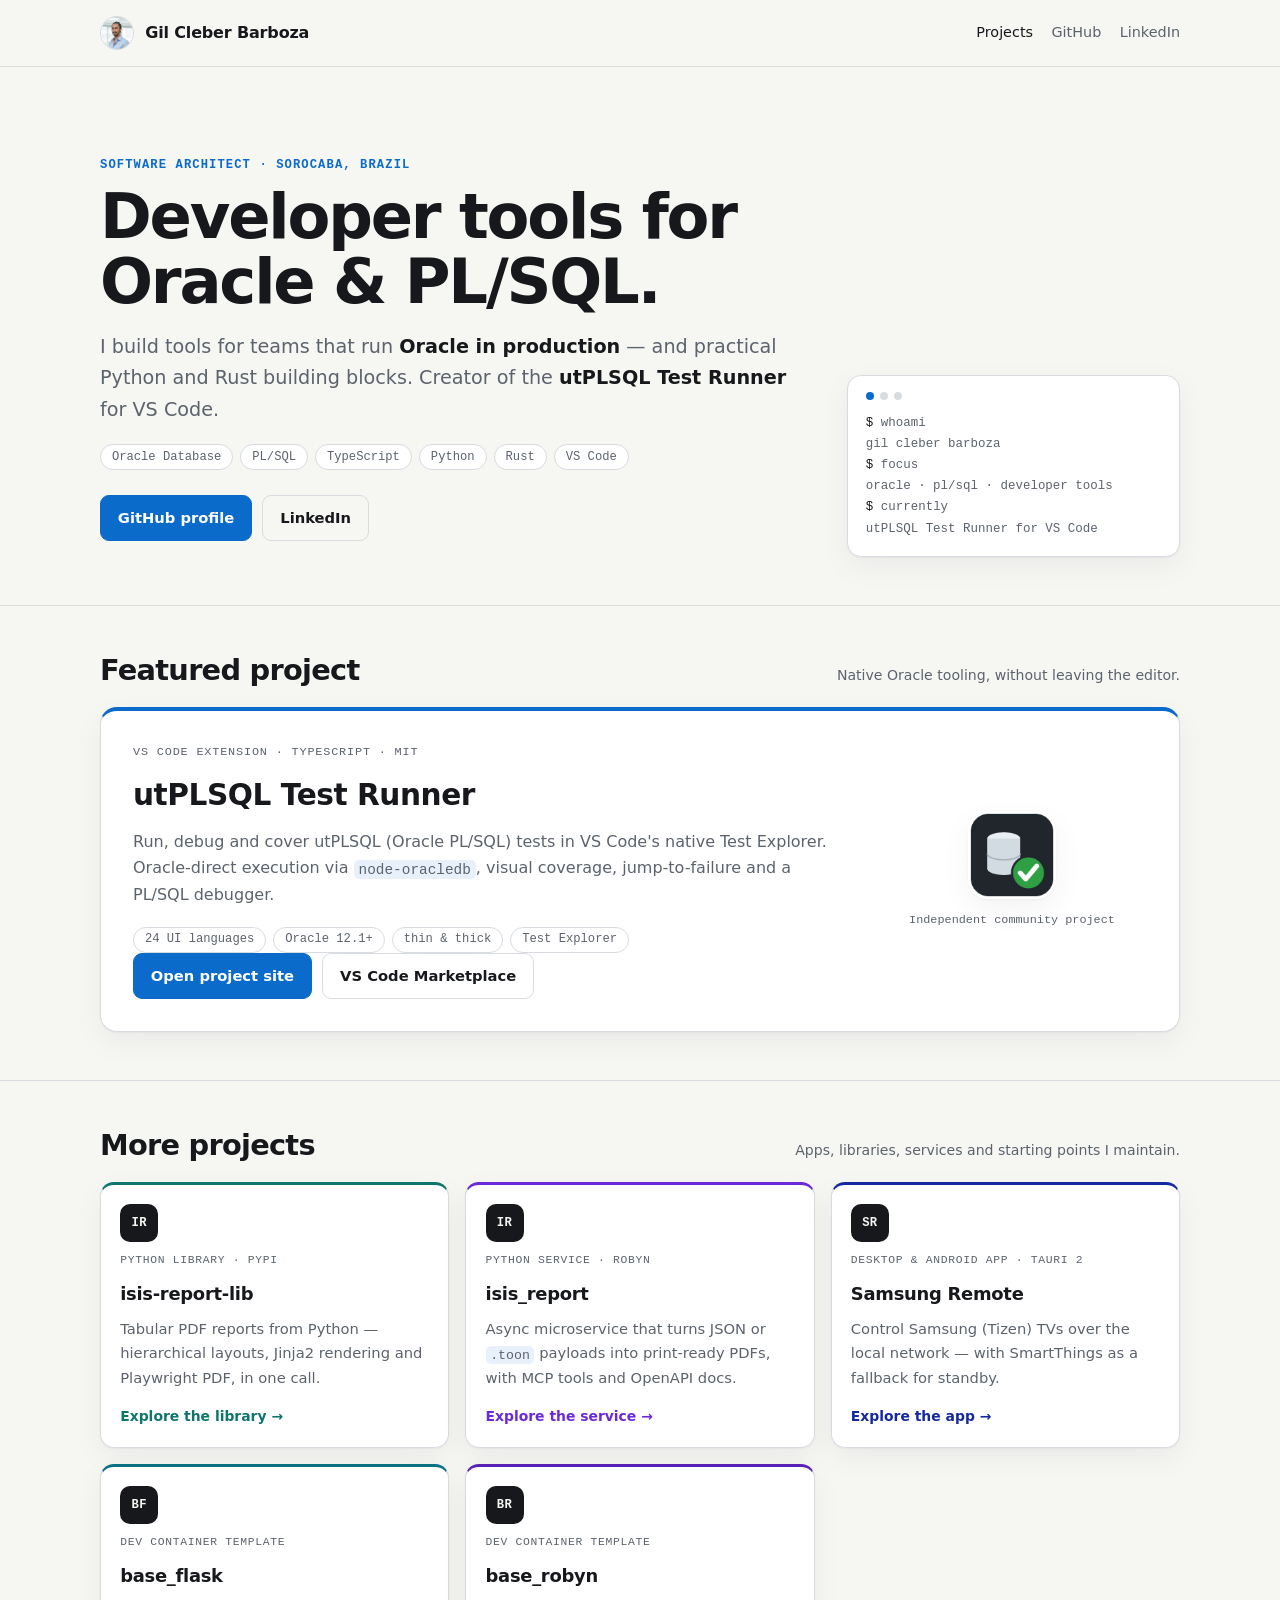
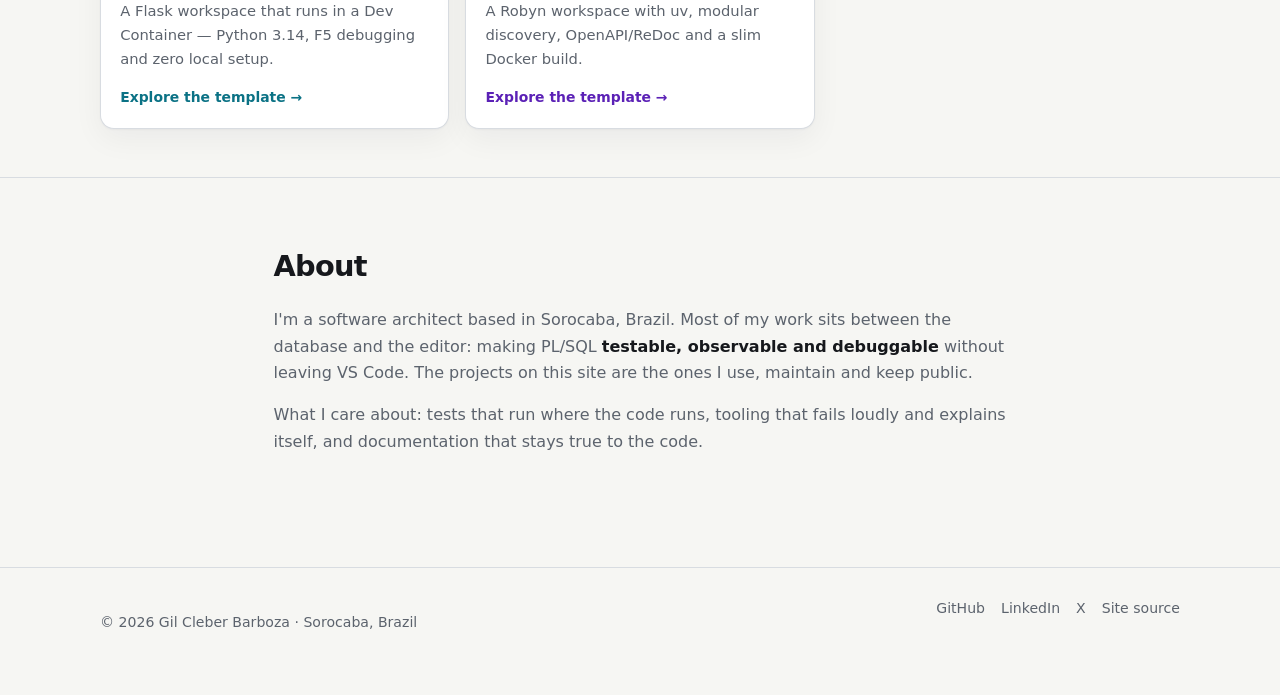
==== index.html @ bc7f0a44 "feat: add Samsung Remote landing page" ====
<!doctype html>
<html lang="en">
  <head>
    <meta charset="utf-8" />
    <meta name="viewport" content="width=device-width, initial-scale=1" />

    <title>Gil Cleber Barboza — Developer tools for Oracle &amp; PL/SQL</title>
    <meta
      name="description"
      content="Public projects by Gil Cleber Barboza: the utPLSQL Test Runner for VS Code, isis-report-lib, isis_report, Samsung Remote and base_flask/base_robyn templates."
    />
    <link rel="canonical" href="https://thepaneb.github.io/" />
    <meta name="robots" content="index, follow, max-image-preview:large" />
    <meta name="theme-color" content="#0b6bcb" />
    <link rel="icon" href="/assets/favicon.svg" type="image/svg+xml" />

    <!-- Open Graph -->
    <meta property="og:type" content="website" />
    <meta property="og:site_name" content="Gil Cleber Barboza" />
    <meta property="og:title" content="Gil Cleber Barboza — Developer tools for Oracle &amp; PL/SQL" />
    <meta
      property="og:description"
      content="The utPLSQL Test Runner for VS Code, isis-report-lib, isis_report, Samsung Remote, and Flask/Robyn Dev Container templates."
    />
    <meta property="og:url" content="https://thepaneb.github.io/" />
    <meta property="og:image" content="https://thepaneb.github.io/assets/og/home.png" />
    <meta property="og:image:width" content="1200" />
    <meta property="og:image:height" content="627" />
    <meta property="og:image:alt" content="Gil Cleber Barboza — developer tools for Oracle and PL/SQL" />

    <!-- Twitter -->
    <meta name="twitter:card" content="summary_large_image" />
    <meta name="twitter:title" content="Gil Cleber Barboza — Developer tools for Oracle &amp; PL/SQL" />
    <meta
      name="twitter:description"
      content="The utPLSQL Test Runner for VS Code, isis-report-lib, isis_report, Samsung Remote, and Flask/Robyn Dev Container templates."
    />
    <meta name="twitter:image" content="https://thepaneb.github.io/assets/og/home.png" />
    <meta name="twitter:image:alt" content="Gil Cleber Barboza — developer tools for Oracle and PL/SQL" />

    <link rel="stylesheet" href="/assets/styles.css" />

    <script type="application/ld+json">
      {
        "@context": "https://schema.org",
        "@type": "ProfilePage",
        "mainEntity": {
          "@type": "Person",
          "name": "Gil Cleber Barboza",
          "jobTitle": "Software architect",
          "description": "Software architect building developer tools for Oracle and PL/SQL, and practical Python and Rust building blocks.",
          "url": "https://thepaneb.github.io/",
          "image": "https://thepaneb.github.io/assets/avatar.jpg",
          "sameAs": [
            "https://github.com/thepaneb",
            "https://www.linkedin.com/in/gilcleber/",
            "https://twitter.com/the_paneb"
          ],
          "knowsAbout": [
            "Oracle Database",
            "PL/SQL",
            "utPLSQL",
            "TypeScript",
            "Python",
            "Rust",
            "VS Code extensions"
          ]
        }
      }
    </script>

    <script type="application/ld+json">
      {
        "@context": "https://schema.org",
        "@type": "ItemList",
        "name": "Projects by Gil Cleber Barboza",
        "itemListElement": [
          {
            "@type": "ListItem",
            "position": 1,
            "name": "utPLSQL Test Runner",
            "url": "https://thepaneb.github.io/vscode-utplsql/"
          },
          {
            "@type": "ListItem",
            "position": 2,
            "name": "isis-report-lib",
            "url": "https://thepaneb.github.io/isis-report-lib/"
          },
          {
            "@type": "ListItem",
            "position": 3,
            "name": "isis_report",
            "url": "https://thepaneb.github.io/isis-report/"
          },
          {
            "@type": "ListItem",
            "position": 4,
            "name": "Samsung Remote",
            "url": "https://thepaneb.github.io/samsung-remote/"
          },
          {
            "@type": "ListItem",
            "position": 5,
            "name": "base_flask",
            "url": "https://thepaneb.github.io/base-flask/"
          },
          {
            "@type": "ListItem",
            "position": 6,
            "name": "base_robyn",
            "url": "https://thepaneb.github.io/base-robyn/"
          }
        ]
      }
    </script>
  </head>
  <body class="theme-utplsql">
    <a class="skip-link" href="#main">Skip to content</a>

    <header class="site-header">
      <div class="wrap header-inner">
        <a class="brand" href="/">
          <img src="/assets/avatar.jpg" alt="" width="34" height="34" />
          Gil Cleber Barboza
        </a>
        <nav class="nav" aria-label="Primary">
          <a href="#projects" aria-current="page">Projects</a>
          <a href="https://github.com/thepaneb" rel="me noopener">GitHub</a>
          <a href="https://www.linkedin.com/in/gilcleber/" rel="me noopener">LinkedIn</a>
        </nav>
      </div>
    </header>

    <main id="main">
      <section class="hero">
        <div class="wrap hero-grid">
          <div>
            <span class="eyebrow">Software architect · Sorocaba, Brazil</span>
            <h1>Developer tools for Oracle &amp; PL/SQL.</h1>
            <p class="lead">
              I build tools for teams that run <strong>Oracle in production</strong> — and practical
              Python and Rust building blocks. Creator of the
              <strong>utPLSQL Test Runner</strong> for VS Code.
            </p>
            <ul class="chips" aria-label="Focus areas">
              <li class="chip">Oracle Database</li>
              <li class="chip">PL/SQL</li>
              <li class="chip">TypeScript</li>
              <li class="chip">Python</li>
              <li class="chip">Rust</li>
              <li class="chip">VS Code</li>
            </ul>
            <p class="actions">
              <a class="btn primary" href="https://github.com/thepaneb" rel="me noopener">GitHub profile</a>
              <a class="btn ghost" href="https://www.linkedin.com/in/gilcleber/" rel="me noopener">LinkedIn</a>
            </p>
          </div>

          <aside class="hero-panel" aria-label="Profile summary">
            <div class="bar" aria-hidden="true">
              <span class="dot"></span><span class="dot"></span><span class="dot"></span>
            </div>
            <p><span class="key">$</span> whoami</p>
            <p>gil cleber barboza</p>
            <p><span class="key">$</span> focus</p>
            <p>oracle · pl/sql · developer tools</p>
            <p><span class="key">$</span> currently</p>
            <p>utPLSQL Test Runner for VS Code</p>
          </aside>
        </div>
      </section>

      <section class="section" id="projects">
        <div class="wrap">
          <div class="section-head">
            <h2>Featured project</h2>
            <p>Native Oracle tooling, without leaving the editor.</p>
          </div>

          <article class="featured">
            <div>
              <p class="kicker">VS Code extension · TypeScript · MIT</p>
              <h3>utPLSQL Test Runner</h3>
              <p>
                Run, debug and cover utPLSQL (Oracle PL/SQL) tests in VS Code's native Test Explorer.
                Oracle-direct execution via <code>node-oracledb</code>, visual coverage,
                jump-to-failure and a PL/SQL debugger.
              </p>
              <ul class="chips" aria-label="utPLSQL Test Runner highlights">
                <li class="chip">24 UI languages</li>
                <li class="chip">Oracle 12.1+</li>
                <li class="chip">thin &amp; thick</li>
                <li class="chip">Test Explorer</li>
              </ul>
              <p class="actions">
                <a class="btn primary" href="/vscode-utplsql/">Open project site</a>
                <a
                  class="btn ghost"
                  href="https://marketplace.visualstudio.com/items?itemName=paneb.vscode-utplsql"
                  rel="noopener"
                  >VS Code Marketplace</a
                >
              </p>
            </div>
            <div class="featured-visual">
              <img
                src="/assets/vscode-utplsql-icon.png"
                alt="utPLSQL Test Runner icon"
                width="88"
                height="88"
              />
              <span>Independent community project</span>
            </div>
          </article>
        </div>
      </section>

      <section class="section" aria-labelledby="more-projects">
        <div class="wrap">
          <div class="section-head">
            <h2 id="more-projects">More projects</h2>
            <p>Apps, libraries, services and starting points I maintain.</p>
          </div>

          <div class="cards">
            <a class="card isis-lib" href="/isis-report-lib/">
              <span class="mark" aria-hidden="true">IR</span>
              <p class="kicker">Python library · PyPI</p>
              <h3>isis-report-lib</h3>
              <p>
                Tabular PDF reports from Python — hierarchical layouts, Jinja2 rendering and
                Playwright PDF, in one call.
              </p>
              <span class="more">Explore the library →</span>
            </a>

            <a class="card isis-service" href="/isis-report/">
              <span class="mark" aria-hidden="true">IR</span>
              <p class="kicker">Python service · Robyn</p>
              <h3>isis_report</h3>
              <p>
                Async microservice that turns JSON or <code>.toon</code> payloads into print-ready
                PDFs, with MCP tools and OpenAPI docs.
              </p>
              <span class="more">Explore the service →</span>
            </a>

            <a class="card samsung" href="/samsung-remote/">
              <span class="mark" aria-hidden="true">SR</span>
              <p class="kicker">Desktop &amp; Android app · Tauri 2</p>
              <h3>Samsung Remote</h3>
              <p>
                Control Samsung (Tizen) TVs over the local network — with SmartThings as a fallback
                for standby.
              </p>
              <span class="more">Explore the app →</span>
            </a>

            <a class="card flask" href="/base-flask/">
              <span class="mark" aria-hidden="true">BF</span>
              <p class="kicker">Dev Container template</p>
              <h3>base_flask</h3>
              <p>
                A Flask workspace that runs in a Dev Container — Python 3.14, F5 debugging and zero
                local setup.
              </p>
              <span class="more">Explore the template →</span>
            </a>

            <a class="card robyn" href="/base-robyn/">
              <span class="mark" aria-hidden="true">BR</span>
              <p class="kicker">Dev Container template</p>
              <h3>base_robyn</h3>
              <p>
                A Robyn workspace with uv, modular discovery, OpenAPI/ReDoc and a slim Docker
                build.
              </p>
              <span class="more">Explore the template →</span>
            </a>
          </div>
        </div>
      </section>

      <section class="section" aria-labelledby="about">
        <div class="wrap prose">
          <h2 id="about">About</h2>
          <p>
            I'm a software architect based in Sorocaba, Brazil. Most of my work sits between the
            database and the editor: making PL/SQL <strong>testable, observable and debuggable</strong>
            without leaving VS Code. The projects on this site are the ones I use, maintain and keep
            public.
          </p>
          <p>
            What I care about: tests that run where the code runs, tooling that fails loudly and
            explains itself, and documentation that stays true to the code.
          </p>
        </div>
      </section>
    </main>

    <footer class="site-footer">
      <div class="wrap footer-inner">
        <p>© 2026 Gil Cleber Barboza · Sorocaba, Brazil</p>
        <nav class="footer-links" aria-label="Elsewhere">
          <a href="https://github.com/thepaneb" rel="me noopener">GitHub</a>
          <a href="https://www.linkedin.com/in/gilcleber/" rel="me noopener">LinkedIn</a>
          <a href="https://twitter.com/the_paneb" rel="me noopener">X</a>
          <a href="https://github.com/thepaneb/thepaneb.github.io">Site source</a>
        </nav>
      </div>
    </footer>
  </body>
</html>
---- assets/styles.css ----
:root {
  --bg: #f6f6f3;
  --bg-elev: #ffffff;
  --ink: #16181c;
  --muted: #5c636d;
  --line: #d8dce1;
  --accent: #0b6bcb;
  --accent-ink: #ffffff;
  --accent-soft: #e8f1fb;
  --code-bg: #0f1419;
  --code-ink: #e6edf3;
  --shadow: 0 1px 2px rgb(16 24 40 / 4%), 0 10px 30px rgb(16 24 40 / 5%);
  --radius: 14px;
  --max: 1080px;
  --mono: ui-monospace, "SFMono-Regular", "Cascadia Code", Menlo, Consolas, monospace;
}

@media (prefers-color-scheme: dark) {
  :root {
    --bg: #0c0f13;
    --bg-elev: #12171d;
    --ink: #e6edf3;
    --muted: #98a2ad;
    --line: #26303a;
    --accent: #6cb6ff;
    --accent-ink: #0b0f14;
    --accent-soft: #10243a;
    --shadow: 0 1px 2px rgb(0 0 0 / 35%), 0 12px 34px rgb(0 0 0 / 28%);
  }
}

.theme-utplsql {
  --accent: #0b6bcb;
  --accent-ink: #ffffff;
  --accent-soft: #e8f1fb;
}
.theme-isis-lib {
  --accent: #0f766e;
  --accent-ink: #ffffff;
  --accent-soft: #e6f4f1;
}
.theme-isis-service {
  --accent: #6d28d9;
  --accent-ink: #ffffff;
  --accent-soft: #f1eafd;
}
.theme-flask {
  --accent: #0b7285;
  --accent-ink: #ffffff;
  --accent-soft: #e4f4f7;
}
.theme-robyn {
  --accent: #5b21b6;
  --accent-ink: #ffffff;
  --accent-soft: #efe9fb;
}
.theme-samsung {
  --accent: #1428a0;
  --accent-ink: #ffffff;
  --accent-soft: #e8eaf7;
}

@media (prefers-color-scheme: dark) {
  .theme-utplsql {
    --accent: #6cb6ff;
    --accent-ink: #0b0f14;
    --accent-soft: #10243a;
  }
  .theme-isis-lib {
    --accent: #5eead4;
    --accent-ink: #0b0f14;
    --accent-soft: #0d2b28;
  }
  .theme-isis-service {
    --accent: #c4b5fd;
    --accent-ink: #0b0f14;
    --accent-soft: #241a3d;
  }
  .theme-flask {
    --accent: #67e8f9;
    --accent-ink: #0b0f14;
    --accent-soft: #0b2a31;
  }
  .theme-robyn {
    --accent: #c4b5fd;
    --accent-ink: #0b0f14;
    --accent-soft: #241a3d;
  }
  .theme-samsung {
    --accent: #8fb0ff;
    --accent-ink: #0b0f14;
    --accent-soft: #141a33;
  }
}

* {
  box-sizing: border-box;
}

html {
  scroll-behavior: smooth;
}

body {
  margin: 0;
  background: var(--bg);
  color: var(--ink);
  font: 16px/1.65 system-ui, -apple-system, "Segoe UI", Roboto, Helvetica, Arial, sans-serif;
  -webkit-font-smoothing: antialiased;
  text-rendering: optimizeLegibility;
}

img {
  max-width: 100%;
  height: auto;
}

a {
  color: var(--accent);
  text-underline-offset: 0.18em;
}

a:hover {
  text-decoration-thickness: 2px;
}

:focus-visible {
  outline: 3px solid var(--accent);
  outline-offset: 3px;
  border-radius: 4px;
}

.skip-link {
  position: absolute;
  left: -9999px;
  top: 0;
  z-index: 100;
  background: var(--ink);
  color: var(--bg);
  padding: 0.7rem 1rem;
  border-radius: 0 0 8px 0;
  font-weight: 600;
}

.skip-link:focus {
  left: 0;
}

.wrap {
  width: min(100% - 2.5rem, var(--max));
  margin-inline: auto;
}

.site-header {
  border-bottom: 1px solid var(--line);
  background: var(--bg);
  position: sticky;
  top: 0;
  z-index: 20;
}

.header-inner {
  display: flex;
  align-items: center;
  justify-content: space-between;
  gap: 1rem;
  min-height: 4.1rem;
}

.brand {
  display: inline-flex;
  align-items: center;
  gap: 0.7rem;
  color: var(--ink);
  text-decoration: none;
  font-weight: 650;
  letter-spacing: -0.01em;
}

.brand img {
  width: 34px;
  height: 34px;
  border-radius: 50%;
  border: 1px solid var(--line);
}

.nav {
  display: flex;
  align-items: center;
  gap: 1.15rem;
  font-size: 0.9rem;
}

.nav a {
  color: var(--muted);
  text-decoration: none;
}

.nav a:hover,
.nav a[aria-current="page"] {
  color: var(--ink);
}

main {
  display: block;
}

.hero {
  padding: clamp(3rem, 7vw, 5.5rem) 0 clamp(2rem, 4vw, 3rem);
}

.hero-grid {
  display: grid;
  grid-template-columns: minmax(0, 1.35fr) minmax(250px, 0.65fr);
  gap: clamp(1.5rem, 5vw, 3.5rem);
  align-items: end;
}

.eyebrow {
  display: block;
  margin: 0 0 0.65rem;
  font-family: var(--mono);
  font-size: 0.76rem;
  font-weight: 600;
  letter-spacing: 0.09em;
  text-transform: uppercase;
  color: var(--accent);
}

h1 {
  margin: 0 0 1rem;
  font-size: clamp(2.2rem, 5.4vw, 3.9rem);
  line-height: 1.04;
  letter-spacing: -0.035em;
  text-wrap: balance;
}

.lead {
  max-width: 64ch;
  margin: 0;
  color: var(--muted);
  font-size: clamp(1.03rem, 1.7vw, 1.2rem);
  text-wrap: pretty;
}

.lead strong {
  color: var(--ink);
}

.chips {
  display: flex;
  flex-wrap: wrap;
  gap: 0.45rem;
  margin: 1.15rem 0 0;
  padding: 0;
  list-style: none;
}

.chip {
  display: inline-flex;
  align-items: center;
  gap: 0.35rem;
  border: 1px solid var(--line);
  background: var(--bg-elev);
  color: var(--muted);
  border-radius: 999px;
  padding: 0.27rem 0.68rem;
  font-family: var(--mono);
  font-size: 0.76rem;
  line-height: 1.25;
}

.actions {
  display: flex;
  flex-wrap: wrap;
  gap: 0.65rem;
  margin-top: 1.55rem;
}

.btn {
  display: inline-flex;
  align-items: center;
  justify-content: center;
  gap: 0.45rem;
  min-height: 2.6rem;
  padding: 0.62rem 1.05rem;
  border: 1px solid var(--line);
  border-radius: 9px;
  background: var(--bg-elev);
  color: var(--ink);
  font: inherit;
  font-size: 0.92rem;
  font-weight: 620;
  text-decoration: none;
  transition: transform 0.14s ease, border-color 0.14s ease, background-color 0.14s ease;
}

.btn:hover {
  transform: translateY(-1px);
  border-color: var(--accent);
}

.btn.primary {
  background: var(--accent);
  border-color: var(--accent);
  color: var(--accent-ink);
}

.btn.primary:hover {
  filter: brightness(1.04);
}

.btn.ghost {
  background: transparent;
}

.hero-panel {
  border: 1px solid var(--line);
  border-radius: var(--radius);
  background: var(--bg-elev);
  box-shadow: var(--shadow);
  padding: 1rem 1.1rem;
  font-family: var(--mono);
  font-size: 0.78rem;
  line-height: 1.7;
  color: var(--muted);
}

.hero-panel .bar {
  display: flex;
  gap: 0.35rem;
  margin-bottom: 0.8rem;
}

.hero-panel .dot {
  width: 0.52rem;
  height: 0.52rem;
  border-radius: 50%;
  background: var(--line);
}

.hero-panel .dot:first-child {
  background: var(--accent);
}

.hero-panel p {
  margin: 0;
}

.hero-panel .key {
  color: var(--ink);
}

.section {
  padding: clamp(2rem, 4vw, 3rem) 0;
  border-top: 1px solid var(--line);
}

.section-head {
  display: flex;
  align-items: baseline;
  justify-content: space-between;
  gap: 1rem;
  margin-bottom: 1.25rem;
}

.section-head h2 {
  margin: 0;
}

.section-head p {
  margin: 0;
  color: var(--muted);
  font-size: 0.88rem;
}

h2 {
  font-size: clamp(1.35rem, 2.6vw, 1.8rem);
  line-height: 1.15;
  letter-spacing: -0.025em;
}

h3 {
  letter-spacing: -0.015em;
}

.featured {
  display: grid;
  grid-template-columns: minmax(0, 1.45fr) minmax(220px, 0.55fr);
  gap: clamp(1.2rem, 3vw, 2rem);
  align-items: center;
  padding: clamp(1.25rem, 3.5vw, 2rem);
  border: 1px solid var(--line);
  border-top: 4px solid var(--accent);
  border-radius: calc(var(--radius) + 3px);
  background: var(--bg-elev);
  box-shadow: var(--shadow);
}

.featured .kicker {
  margin: 0 0 0.5rem;
  font-family: var(--mono);
  font-size: 0.74rem;
  letter-spacing: 0.07em;
  text-transform: uppercase;
  color: var(--muted);
}

.featured h3 {
  margin: 0 0 0.6rem;
  font-size: clamp(1.35rem, 2.6vw, 1.85rem);
}

.featured p {
  margin: 0;
  color: var(--muted);
}

.featured-visual {
  display: flex;
  flex-direction: column;
  align-items: center;
  gap: 0.75rem;
  text-align: center;
}

.featured-visual img {
  width: 88px;
  height: 88px;
  border-radius: 20px;
  box-shadow: var(--shadow);
}

.featured-visual span {
  font-family: var(--mono);
  font-size: 0.74rem;
  color: var(--muted);
}

.cards {
  display: grid;
  grid-template-columns: repeat(auto-fit, minmax(260px, 1fr));
  gap: 1rem;
}

.card {
  --card-accent: var(--accent);
  display: flex;
  flex-direction: column;
  gap: 0.55rem;
  min-height: 100%;
  padding: 1.2rem;
  border: 1px solid var(--line);
  border-top: 3px solid var(--card-accent);
  border-radius: var(--radius);
  background: var(--bg-elev);
  box-shadow: var(--shadow);
  color: inherit;
  text-decoration: none;
  transition: transform 0.14s ease, border-color 0.14s ease;
}

.card:hover {
  transform: translateY(-2px);
  border-color: var(--card-accent);
}

.card.utplsql {
  --card-accent: #0b6bcb;
}
.card.isis-lib {
  --card-accent: #0f766e;
}
.card.isis-service {
  --card-accent: #6d28d9;
}
.card.flask {
  --card-accent: #0b7285;
}
.card.robyn {
  --card-accent: #5b21b6;
}
.card.samsung {
  --card-accent: #1428a0;
}

@media (prefers-color-scheme: dark) {
  .card.utplsql {
    --card-accent: #6cb6ff;
  }
  .card.isis-lib {
    --card-accent: #5eead4;
  }
  .card.isis-service {
    --card-accent: #c4b5fd;
  }
  .card.flask {
    --card-accent: #67e8f9;
  }
  .card.robyn {
    --card-accent: #c4b5fd;
  }
  .card.samsung {
    --card-accent: #8fb0ff;
  }
}

.card .mark {
  display: grid;
  place-items: center;
  width: 38px;
  height: 38px;
  border-radius: 10px;
  background: var(--ink);
  color: var(--bg);
  font-family: var(--mono);
  font-size: 0.76rem;
  font-weight: 700;
  letter-spacing: 0.03em;
}

.card .kicker {
  margin: 0;
  font-family: var(--mono);
  font-size: 0.71rem;
  letter-spacing: 0.06em;
  text-transform: uppercase;
  color: var(--muted);
}

.card h3 {
  margin: 0;
  font-size: 1.12rem;
}

.card p {
  margin: 0;
  color: var(--muted);
  font-size: 0.92rem;
}

.card .more {
  margin-top: auto;
  padding-top: 0.35rem;
  font-weight: 650;
  font-size: 0.87rem;
  color: var(--card-accent);
}

.features {
  display: grid;
  grid-template-columns: repeat(auto-fit, minmax(220px, 1fr));
  gap: 0.9rem;
  margin: 0;
  padding: 0;
  list-style: none;
}

.feature {
  padding: 1rem 1.05rem;
  border: 1px solid var(--line);
  border-radius: 12px;
  background: var(--bg-elev);
}

.feature h3 {
  margin: 0 0 0.3rem;
  font-size: 0.98rem;
}

.feature p {
  margin: 0;
  color: var(--muted);
  font-size: 0.9rem;
}

.prose {
  max-width: 72ch;
}

.prose p {
  margin: 0 0 1rem;
  color: var(--muted);
}

.prose p:last-child {
  margin-bottom: 0;
}

.prose strong {
  color: var(--ink);
}

pre {
  margin: 1rem 0 0;
  padding: 1rem 1.1rem;
  overflow: auto;
  border: 1px solid #1f2933;
  border-radius: 12px;
  background: var(--code-bg);
  color: var(--code-ink);
  font-family: var(--mono);
  font-size: 0.83rem;
  line-height: 1.58;
  tab-size: 2;
}

code {
  padding: 0.12em 0.35em;
  border-radius: 5px;
  background: var(--accent-soft);
  font-family: var(--mono);
  font-size: 0.9em;
}

pre code {
  padding: 0;
  background: none;
  color: inherit;
  font-size: inherit;
}

.table-wrap {
  overflow-x: auto;
  border: 1px solid var(--line);
  border-radius: 12px;
  background: var(--bg-elev);
}

table {
  width: 100%;
  border-collapse: collapse;
  font-size: 0.9rem;
}

th,
td {
  padding: 0.65rem 0.8rem;
  border-bottom: 1px solid var(--line);
  text-align: left;
  vertical-align: top;
}

th {
  color: var(--muted);
  font-family: var(--mono);
  font-size: 0.71rem;
  font-weight: 600;
  letter-spacing: 0.05em;
  text-transform: uppercase;
}

tr:last-child td {
  border-bottom: 0;
}

.note {
  margin: 1rem 0 0;
  padding: 0.85rem 1rem;
  border-left: 3px solid var(--accent);
  border-radius: 0 10px 10px 0;
  background: var(--accent-soft);
  color: var(--ink);
  font-size: 0.92rem;
}

.breadcrumb {
  margin: 0 0 1.3rem;
  font-family: var(--mono);
  font-size: 0.78rem;
  color: var(--muted);
}

.breadcrumb a {
  color: var(--muted);
  text-decoration: none;
}

.breadcrumb a:hover {
  color: var(--ink);
  text-decoration: underline;
}

.breadcrumb span {
  margin: 0 0.45rem;
  color: var(--line);
}

.link-grid {
  display: grid;
  grid-template-columns: repeat(auto-fit, minmax(220px, 1fr));
  gap: 0.75rem;
  margin: 0;
  padding: 0;
  list-style: none;
}

.link-grid a {
  display: block;
  padding: 0.85rem 1rem;
  border: 1px solid var(--line);
  border-radius: 10px;
  background: var(--bg-elev);
  color: var(--ink);
  text-decoration: none;
}

.link-grid a:hover {
  border-color: var(--accent);
}

.link-grid span {
  display: block;
  margin-top: 0.15rem;
  color: var(--muted);
  font-size: 0.82rem;
}

.site-footer {
  margin-top: clamp(2.5rem, 6vw, 4rem);
  padding: 1.8rem 0 3rem;
  border-top: 1px solid var(--line);
  color: var(--muted);
  font-size: 0.88rem;
}

.footer-inner {
  display: flex;
  flex-wrap: wrap;
  justify-content: space-between;
  gap: 1rem;
}

.footer-links {
  display: flex;
  flex-wrap: wrap;
  gap: 1rem;
}

.footer-links a {
  color: var(--muted);
  text-decoration: none;
}

.footer-links a:hover {
  color: var(--ink);
  text-decoration: underline;
}

.error-page {
  display: grid;
  min-height: 58vh;
  place-items: center;
  padding: 3rem 0;
  text-align: center;
}

.error-code {
  margin: 0;
  color: var(--accent);
  font-family: var(--mono);
  font-size: clamp(4rem, 15vw, 8rem);
  font-weight: 700;
  line-height: 1;
}

.error-page h1 {
  margin: 0.5rem 0 0.6rem;
  font-size: clamp(1.6rem, 4vw, 2.4rem);
}

.error-page p {
  max-width: 46ch;
  margin: 0 auto;
  color: var(--muted);
}

@media (max-width: 820px) {
  .hero-grid,
  .featured {
    grid-template-columns: 1fr;
  }

  .featured-visual {
    flex-direction: row;
    justify-content: flex-start;
    text-align: left;
  }

  .featured-visual img {
    width: 64px;
    height: 64px;
    border-radius: 15px;
  }
}

@media (max-width: 640px) {
  .header-inner {
    flex-wrap: wrap;
    gap: 0.55rem;
    padding: 0.6rem 0;
  }

  .nav {
    gap: 0.85rem;
    font-size: 0.84rem;
  }

  .section-head {
    display: block;
  }

  .section-head p {
    margin-top: 0.3rem;
  }
}

@media (prefers-reduced-motion: reduce) {
  html {
    scroll-behavior: auto;
  }

  *,
  *::before,
  *::after {
    transition-duration: 0.01ms !important;
  }
}
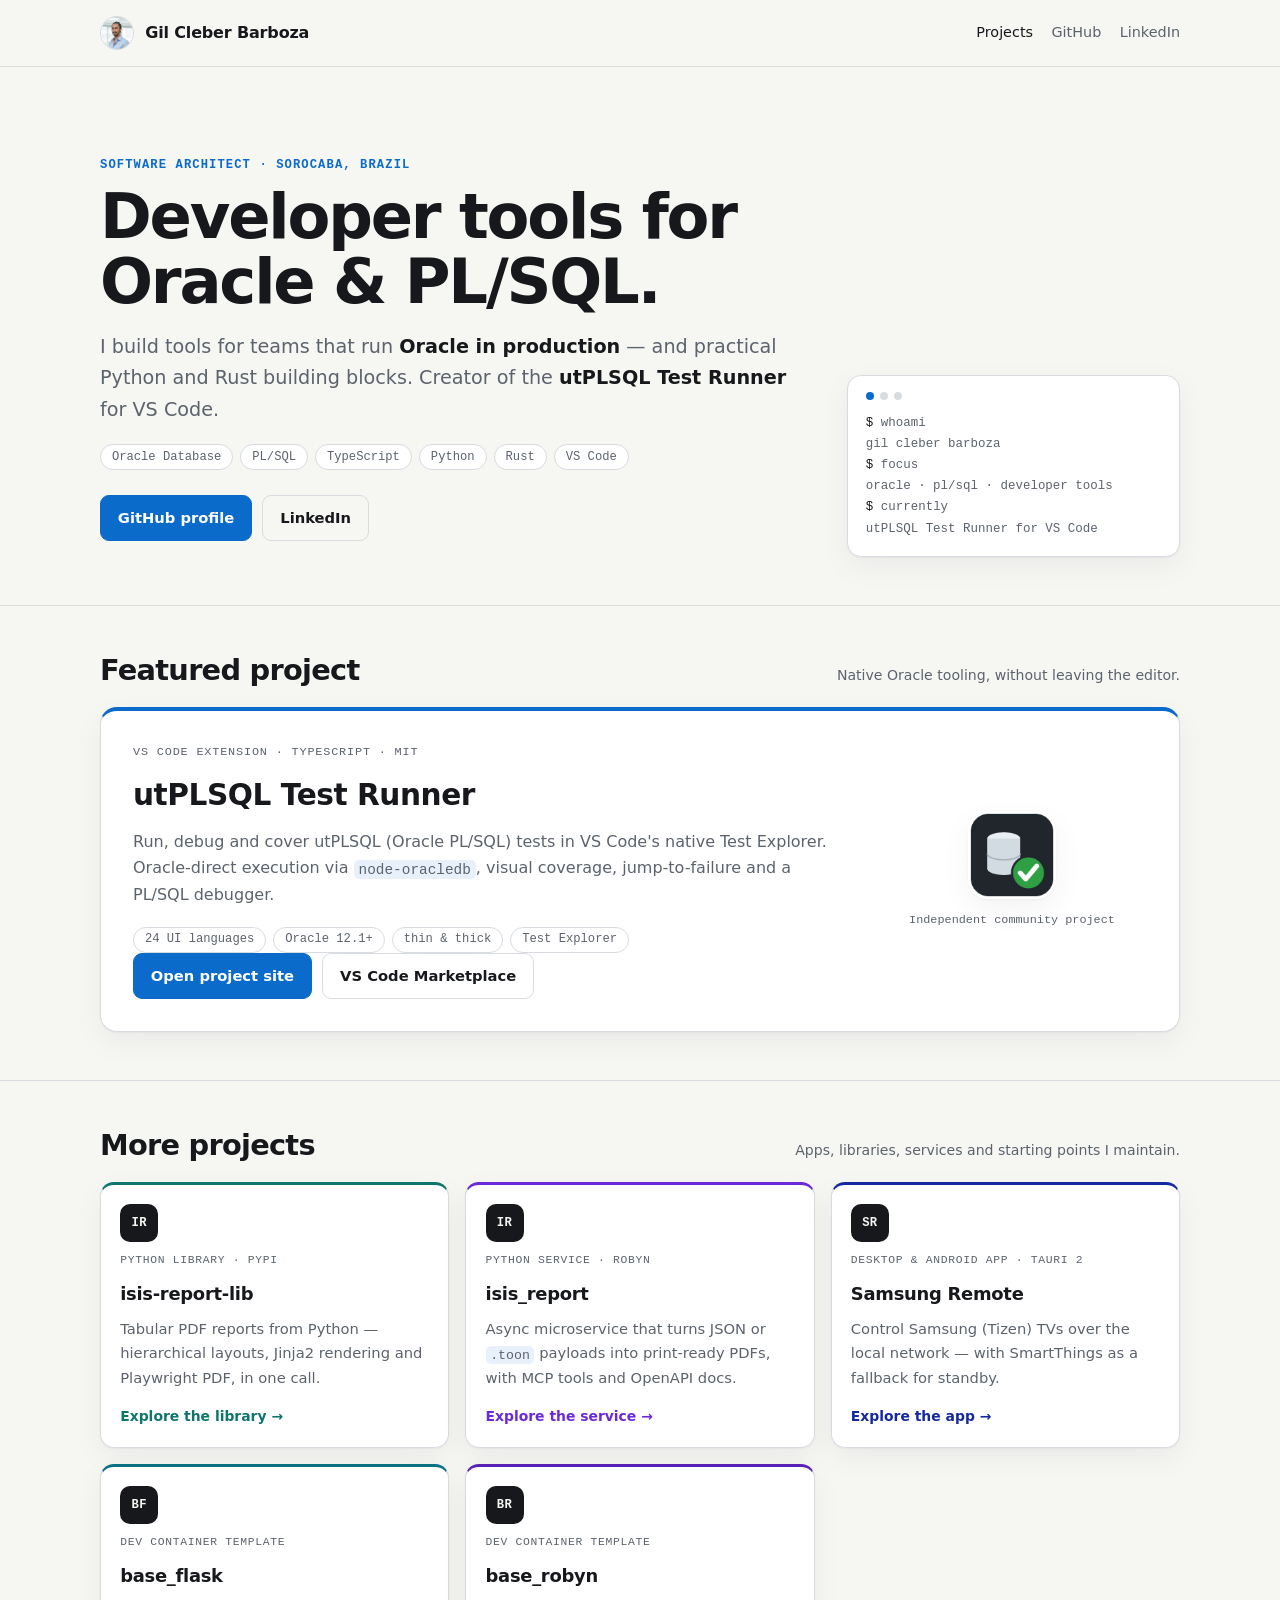
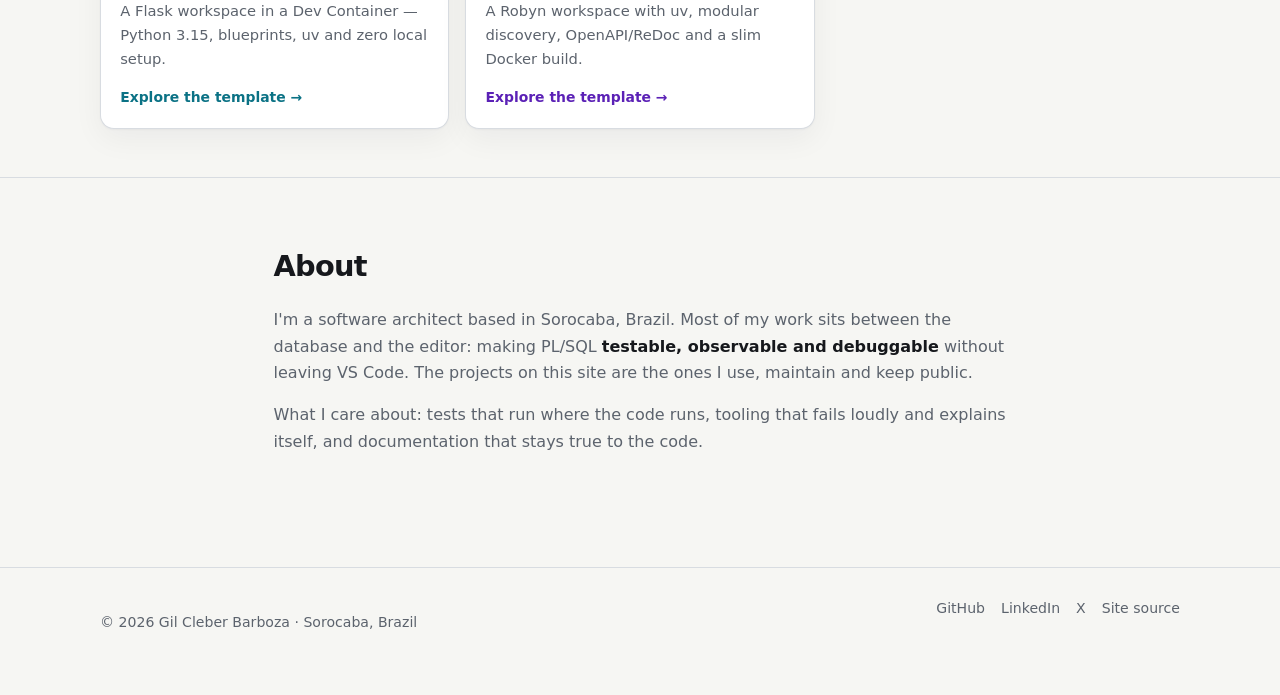
==== commit 589d86a1: "chore: refresh base_flask content and SEO descriptions" ====
--- a/index.html
+++ b/index.html
@@ -12,7 +12,11 @@
     <link rel="canonical" href="https://thepaneb.github.io/" />
     <meta name="robots" content="index, follow, max-image-preview:large" />
     <meta name="theme-color" content="#0b6bcb" />
+    <link rel="icon" href="/favicon.ico" sizes="any" />
     <link rel="icon" href="/assets/favicon.svg" type="image/svg+xml" />
+    <link rel="icon" href="/assets/favicon-32.png" sizes="32x32" type="image/png" />
+    <link rel="icon" href="/assets/icon-192.png" sizes="192x192" type="image/png" />
+    <link rel="apple-touch-icon" href="/assets/apple-touch-icon.png" />
 
     <!-- Open Graph -->
     <meta property="og:type" content="website" />
@@ -262,8 +266,7 @@
               <p class="kicker">Dev Container template</p>
               <h3>base_flask</h3>
               <p>
-                A Flask workspace that runs in a Dev Container — Python 3.14, F5 debugging and zero
-                local setup.
+                A Flask workspace in a Dev Container — Python 3.15, blueprints, uv and zero local setup.
               </p>
               <span class="more">Explore the template →</span>
             </a>
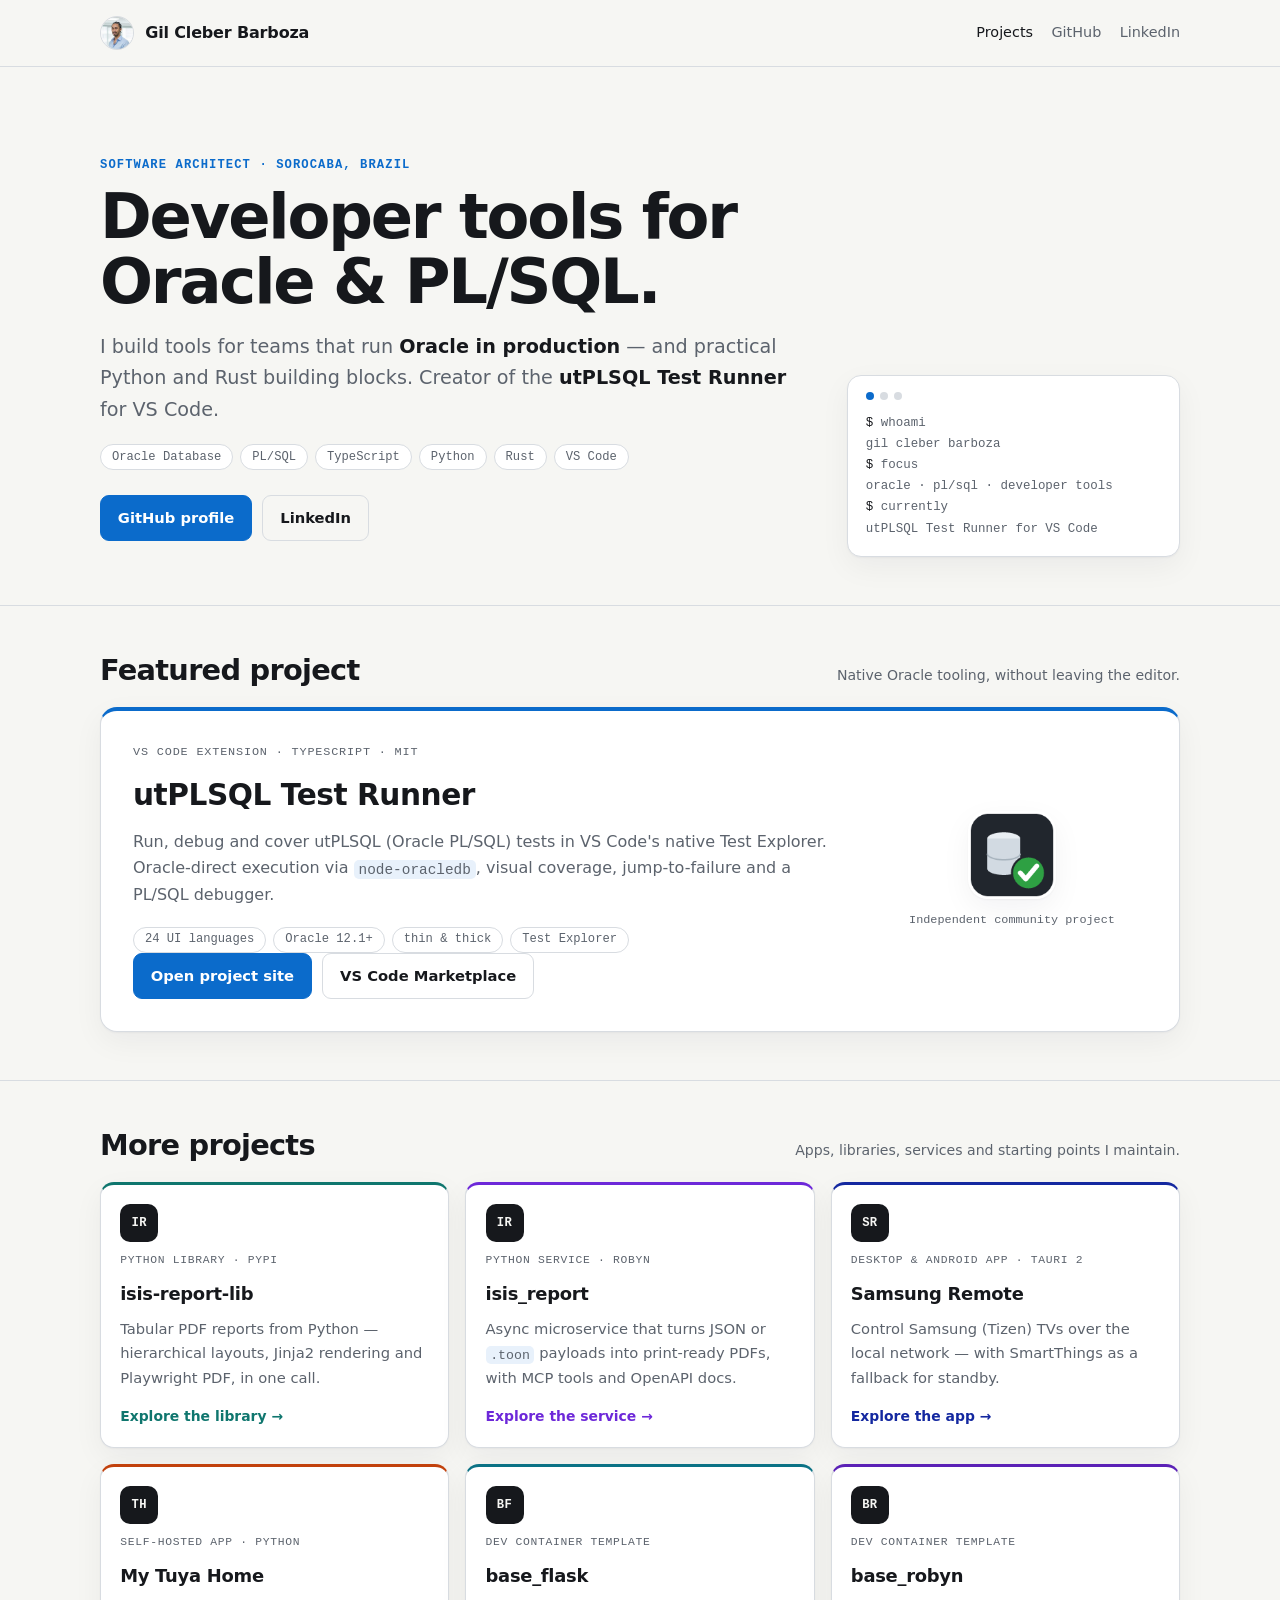
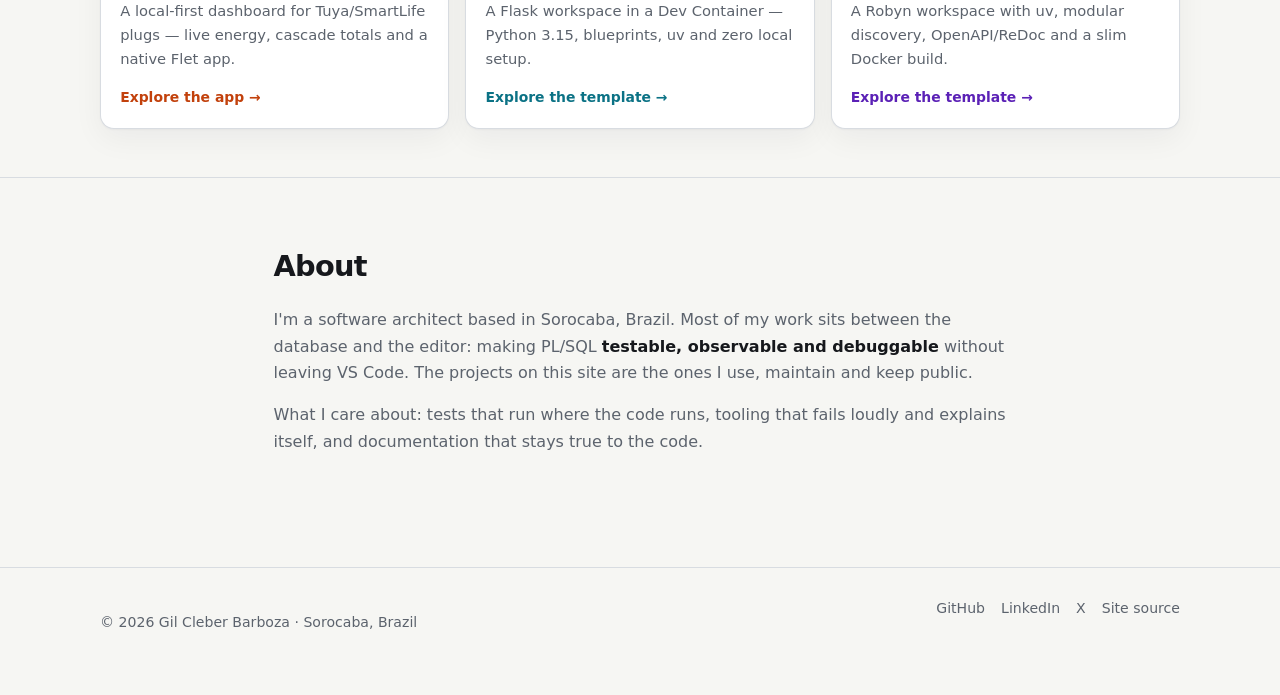
==== commit c3c8183b: "feat: add My Tuya Home landing page" ====
--- a/index.html
+++ b/index.html
@@ -7,7 +7,7 @@
     <title>Gil Cleber Barboza — Developer tools for Oracle &amp; PL/SQL</title>
     <meta
       name="description"
-      content="Public projects by Gil Cleber Barboza: the utPLSQL Test Runner for VS Code, isis-report-lib, isis_report, Samsung Remote and base_flask/base_robyn templates."
+      content="Public projects by Gil Cleber Barboza: the utPLSQL Test Runner for VS Code, isis-report-lib, isis_report, Samsung Remote, My Tuya Home, and base templates."
     />
     <link rel="canonical" href="https://thepaneb.github.io/" />
     <meta name="robots" content="index, follow, max-image-preview:large" />
@@ -24,7 +24,7 @@
     <meta property="og:title" content="Gil Cleber Barboza — Developer tools for Oracle &amp; PL/SQL" />
     <meta
       property="og:description"
-      content="The utPLSQL Test Runner for VS Code, isis-report-lib, isis_report, Samsung Remote, and Flask/Robyn Dev Container templates."
+      content="The utPLSQL Test Runner for VS Code, isis-report-lib, isis_report, Samsung Remote, My Tuya Home, and Flask/Robyn templates."
     />
     <meta property="og:url" content="https://thepaneb.github.io/" />
     <meta property="og:image" content="https://thepaneb.github.io/assets/og/home.png" />
@@ -37,7 +37,7 @@
     <meta name="twitter:title" content="Gil Cleber Barboza — Developer tools for Oracle &amp; PL/SQL" />
     <meta
       name="twitter:description"
-      content="The utPLSQL Test Runner for VS Code, isis-report-lib, isis_report, Samsung Remote, and Flask/Robyn Dev Container templates."
+      content="The utPLSQL Test Runner for VS Code, isis-report-lib, isis_report, Samsung Remote, My Tuya Home, and Flask/Robyn templates."
     />
     <meta name="twitter:image" content="https://thepaneb.github.io/assets/og/home.png" />
     <meta name="twitter:image:alt" content="Gil Cleber Barboza — developer tools for Oracle and PL/SQL" />
@@ -106,12 +106,18 @@
           {
             "@type": "ListItem",
             "position": 5,
+            "name": "My Tuya Home",
+            "url": "https://thepaneb.github.io/my-tuya-home/"
+          },
+          {
+            "@type": "ListItem",
+            "position": 6,
             "name": "base_flask",
             "url": "https://thepaneb.github.io/base-flask/"
           },
           {
             "@type": "ListItem",
-            "position": 6,
+            "position": 7,
             "name": "base_robyn",
             "url": "https://thepaneb.github.io/base-robyn/"
           }
@@ -261,6 +267,17 @@
               <span class="more">Explore the app →</span>
             </a>
 
+            <a class="card tuya" href="/my-tuya-home/">
+              <span class="mark" aria-hidden="true">TH</span>
+              <p class="kicker">Self-hosted app · Python</p>
+              <h3>My Tuya Home</h3>
+              <p>
+                A local-first dashboard for Tuya/SmartLife plugs — live energy, cascade totals and a
+                native Flet app.
+              </p>
+              <span class="more">Explore the app →</span>
+            </a>
+
             <a class="card flask" href="/base-flask/">
               <span class="mark" aria-hidden="true">BF</span>
               <p class="kicker">Dev Container template</p>
--- a/assets/styles.css
+++ b/assets/styles.css
@@ -59,6 +59,11 @@
   --accent-ink: #ffffff;
   --accent-soft: #e8eaf7;
 }
+.theme-tuya {
+  --accent: #c2410c;
+  --accent-ink: #ffffff;
+  --accent-soft: #fff1e8;
+}
 
 @media (prefers-color-scheme: dark) {
   .theme-utplsql {
@@ -90,6 +95,11 @@
     --accent: #8fb0ff;
     --accent-ink: #0b0f14;
     --accent-soft: #141a33;
+  }
+  .theme-tuya {
+    --accent: #ffb27a;
+    --accent-ink: #0b0f14;
+    --accent-soft: #2b1a10;
   }
 }
 
@@ -483,6 +493,9 @@
 .card.samsung {
   --card-accent: #1428a0;
 }
+.card.tuya {
+  --card-accent: #c2410c;
+}
 
 @media (prefers-color-scheme: dark) {
   .card.utplsql {
@@ -502,6 +515,9 @@
   }
   .card.samsung {
     --card-accent: #8fb0ff;
+  }
+  .card.tuya {
+    --card-accent: #ffb27a;
   }
 }
 
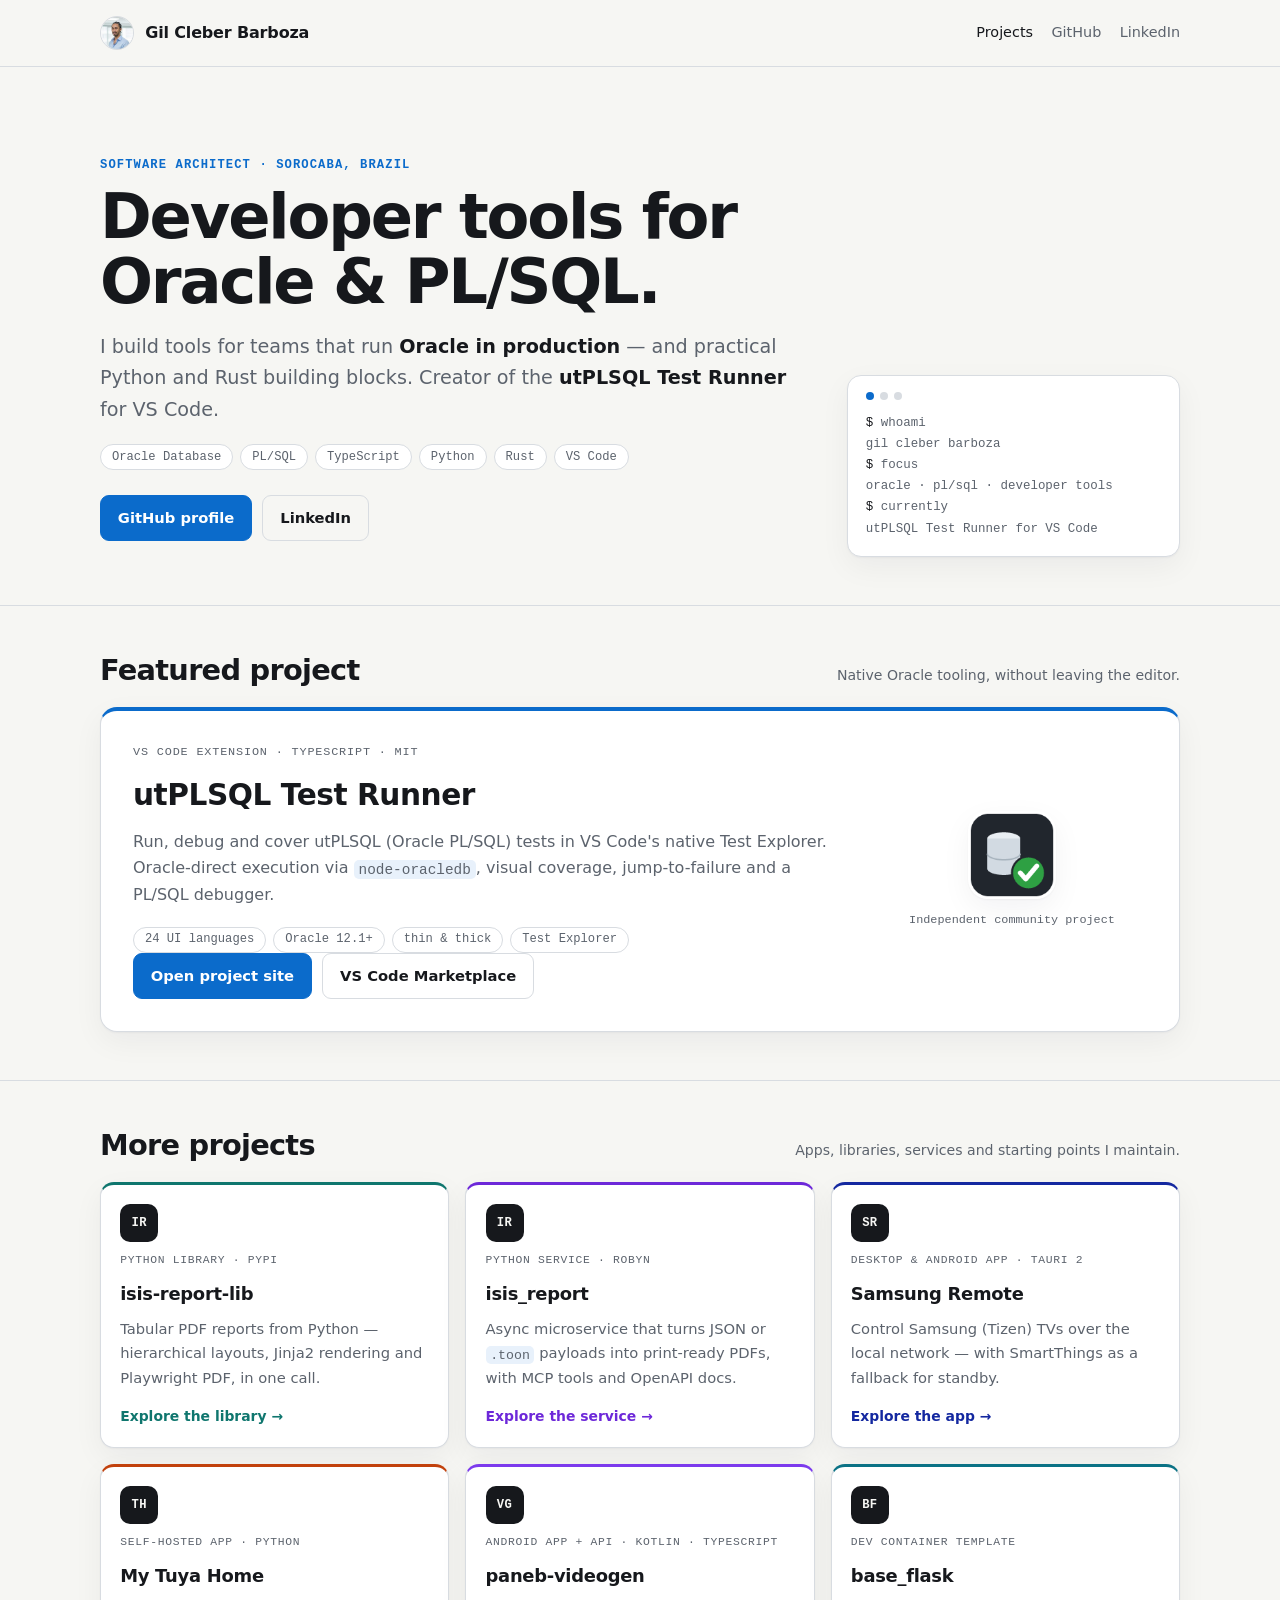
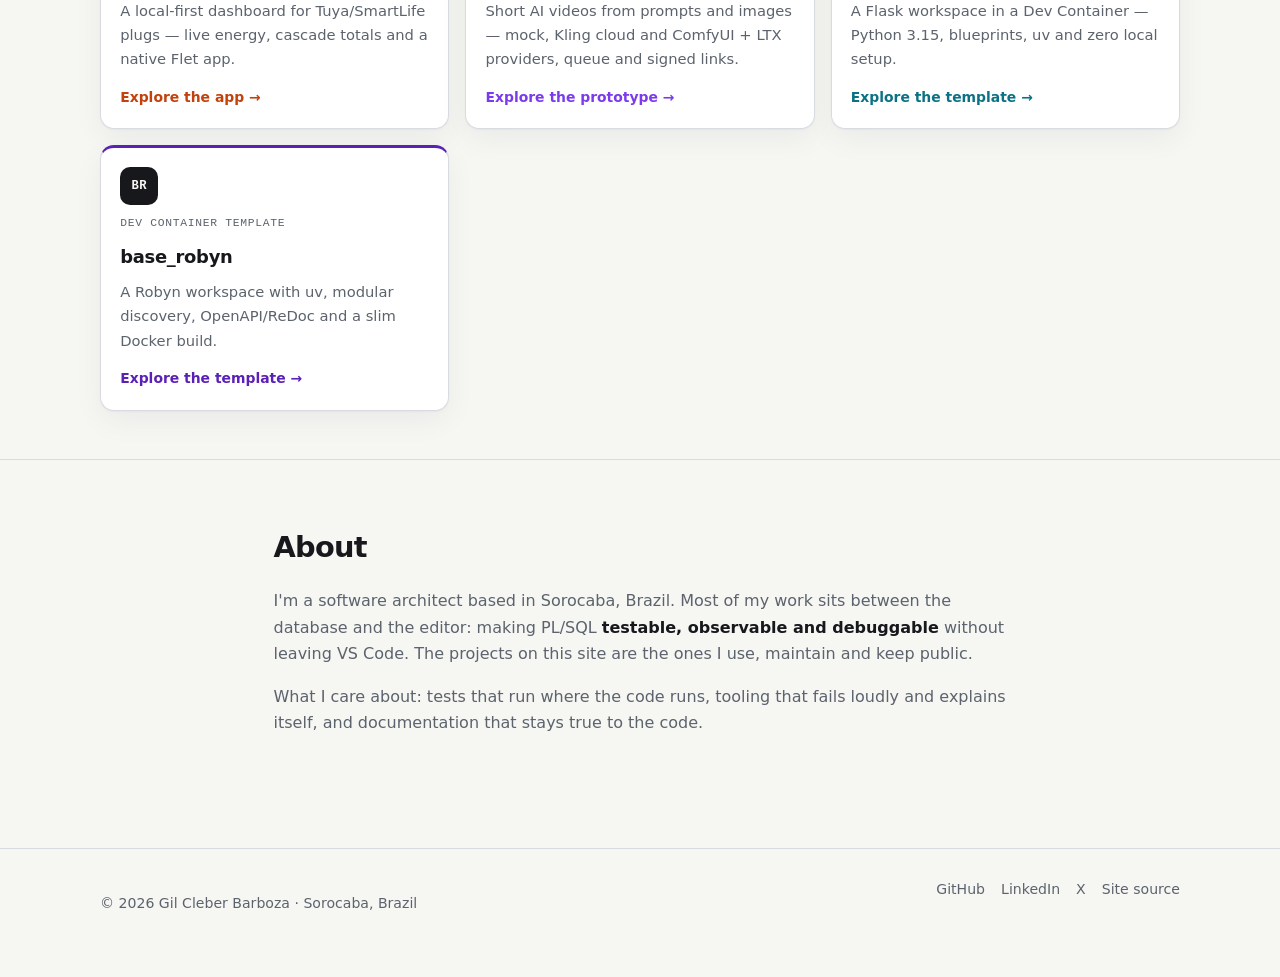
==== commit abc92d16: "feat: add paneb-videogen landing page Android + Node/TypeScript short-video prototype with swappable" ====
--- a/index.html
+++ b/index.html
@@ -7,7 +7,7 @@
     <title>Gil Cleber Barboza — Developer tools for Oracle &amp; PL/SQL</title>
     <meta
       name="description"
-      content="Public projects by Gil Cleber Barboza: the utPLSQL Test Runner for VS Code, isis-report-lib, isis_report, Samsung Remote, My Tuya Home, and base templates."
+      content="Public projects by Gil Cleber Barboza: the utPLSQL Test Runner for VS Code, isis-report-lib, isis_report, Samsung Remote, My Tuya Home, paneb-videogen, and base templates."
     />
     <link rel="canonical" href="https://thepaneb.github.io/" />
     <meta name="robots" content="index, follow, max-image-preview:large" />
@@ -24,7 +24,7 @@
     <meta property="og:title" content="Gil Cleber Barboza — Developer tools for Oracle &amp; PL/SQL" />
     <meta
       property="og:description"
-      content="The utPLSQL Test Runner for VS Code, isis-report-lib, isis_report, Samsung Remote, My Tuya Home, and Flask/Robyn templates."
+      content="The utPLSQL Test Runner for VS Code, isis-report-lib, isis_report, Samsung Remote, My Tuya Home, paneb-videogen, and Flask/Robyn templates."
     />
     <meta property="og:url" content="https://thepaneb.github.io/" />
     <meta property="og:image" content="https://thepaneb.github.io/assets/og/home.png" />
@@ -37,7 +37,7 @@
     <meta name="twitter:title" content="Gil Cleber Barboza — Developer tools for Oracle &amp; PL/SQL" />
     <meta
       name="twitter:description"
-      content="The utPLSQL Test Runner for VS Code, isis-report-lib, isis_report, Samsung Remote, My Tuya Home, and Flask/Robyn templates."
+      content="The utPLSQL Test Runner for VS Code, isis-report-lib, isis_report, Samsung Remote, My Tuya Home, paneb-videogen, and Flask/Robyn templates."
     />
     <meta name="twitter:image" content="https://thepaneb.github.io/assets/og/home.png" />
     <meta name="twitter:image:alt" content="Gil Cleber Barboza — developer tools for Oracle and PL/SQL" />
@@ -112,12 +112,18 @@
           {
             "@type": "ListItem",
             "position": 6,
+            "name": "paneb-videogen",
+            "url": "https://thepaneb.github.io/paneb-videogen/"
+          },
+          {
+            "@type": "ListItem",
+            "position": 7,
             "name": "base_flask",
             "url": "https://thepaneb.github.io/base-flask/"
           },
           {
             "@type": "ListItem",
-            "position": 7,
+            "position": 8,
             "name": "base_robyn",
             "url": "https://thepaneb.github.io/base-robyn/"
           }
@@ -278,6 +284,17 @@
               <span class="more">Explore the app →</span>
             </a>
 
+            <a class="card videogen" href="/paneb-videogen/">
+              <span class="mark" aria-hidden="true">VG</span>
+              <p class="kicker">Android app + API · Kotlin · TypeScript</p>
+              <h3>paneb-videogen</h3>
+              <p>
+                Short AI videos from prompts and images — mock, Kling cloud and ComfyUI + LTX
+                providers, queue and signed links.
+              </p>
+              <span class="more">Explore the prototype →</span>
+            </a>
+
             <a class="card flask" href="/base-flask/">
               <span class="mark" aria-hidden="true">BF</span>
               <p class="kicker">Dev Container template</p>
--- a/assets/styles.css
+++ b/assets/styles.css
@@ -64,6 +64,11 @@
   --accent-ink: #ffffff;
   --accent-soft: #fff1e8;
 }
+.theme-videogen {
+  --accent: #7c3aed;
+  --accent-ink: #ffffff;
+  --accent-soft: #f0e9fd;
+}
 
 @media (prefers-color-scheme: dark) {
   .theme-utplsql {
@@ -100,6 +105,11 @@
     --accent: #ffb27a;
     --accent-ink: #0b0f14;
     --accent-soft: #2b1a10;
+  }
+  .theme-videogen {
+    --accent: #c4b5fd;
+    --accent-ink: #0b0f14;
+    --accent-soft: #241a3d;
   }
 }
 
@@ -496,6 +506,9 @@
 .card.tuya {
   --card-accent: #c2410c;
 }
+.card.videogen {
+  --card-accent: #7c3aed;
+}
 
 @media (prefers-color-scheme: dark) {
   .card.utplsql {
@@ -518,6 +531,9 @@
   }
   .card.tuya {
     --card-accent: #ffb27a;
+  }
+  .card.videogen {
+    --card-accent: #c4b5fd;
   }
 }
 
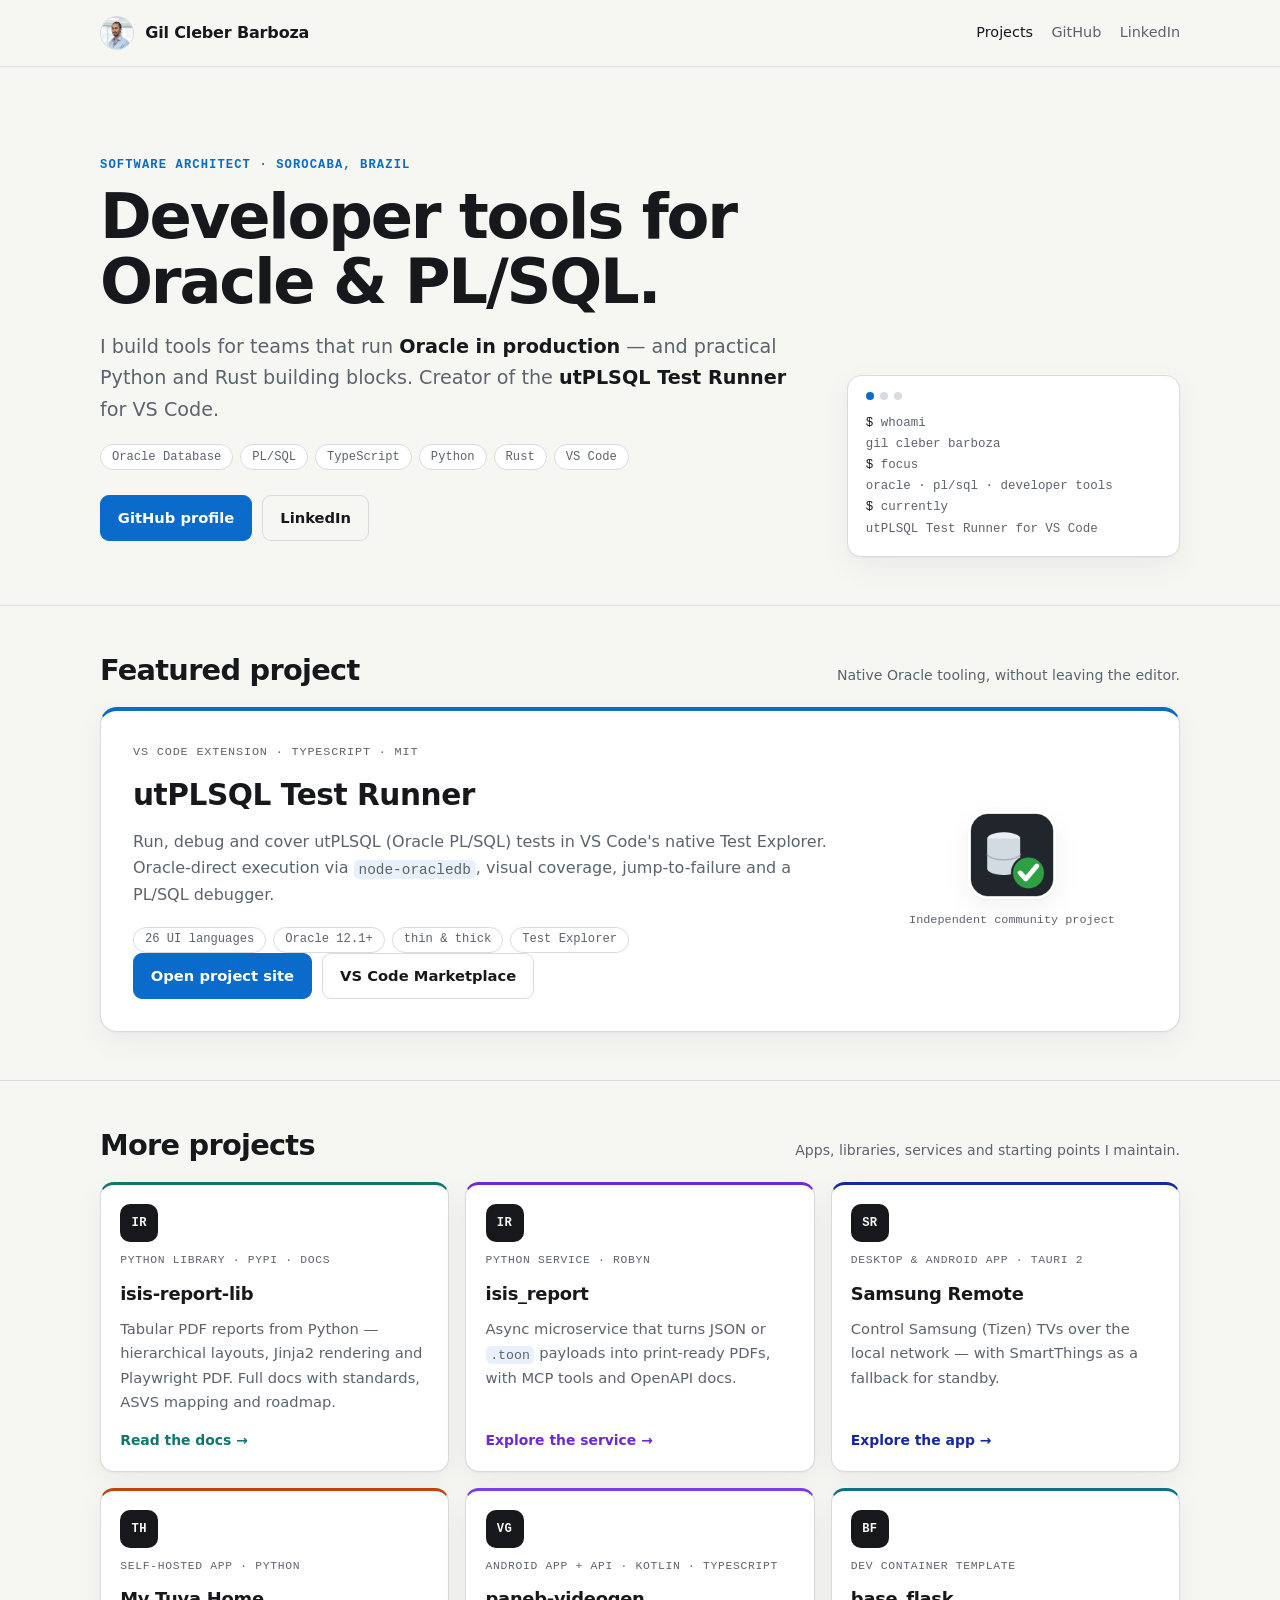
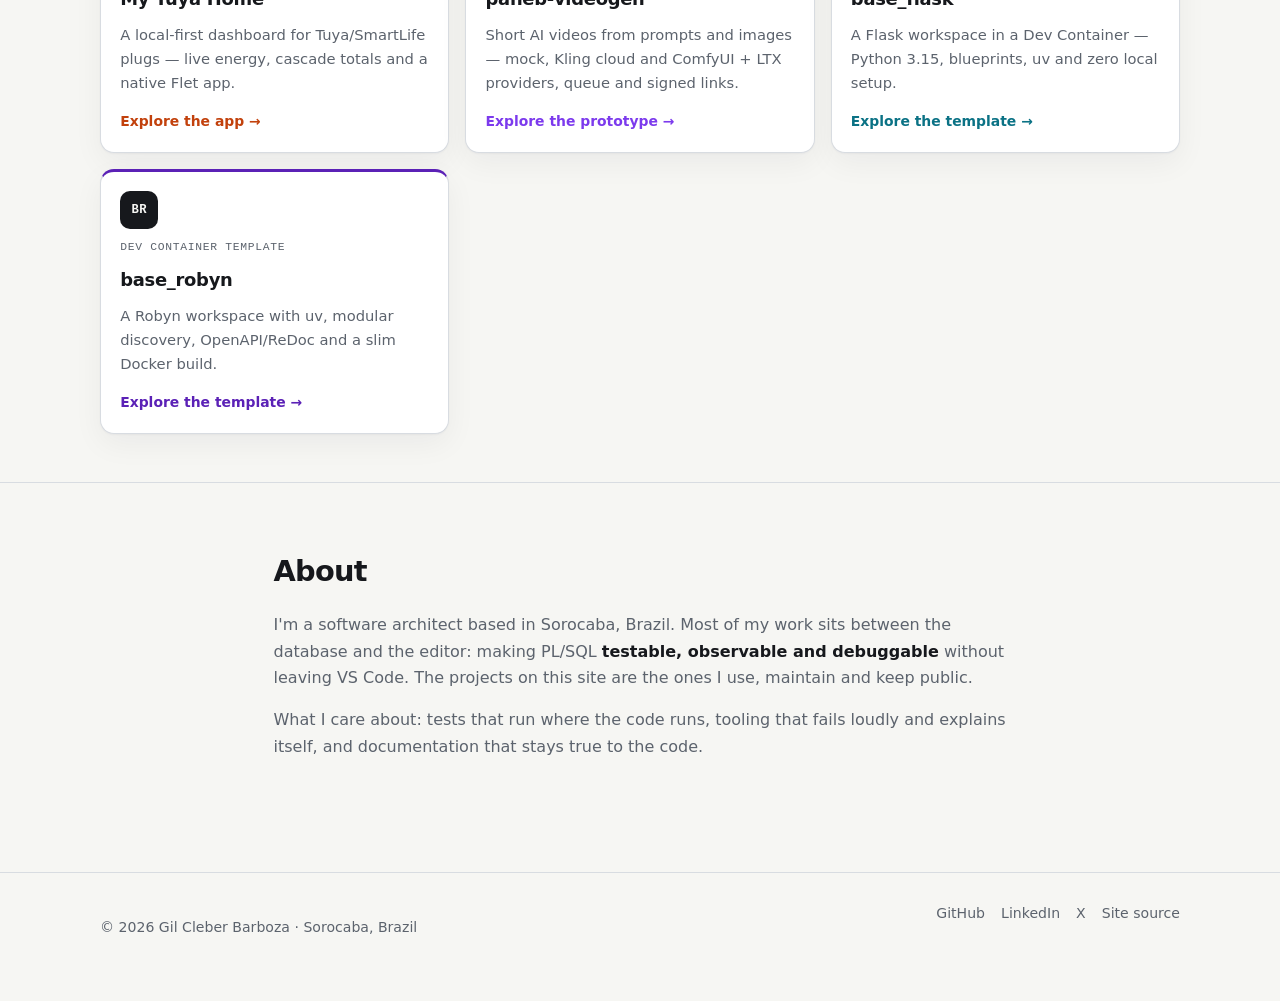
==== commit 7f4780df: "chore: hub evolution 2 - docs sitemap index, sync-lastmod, og guard, license, weekly link check" ====
--- a/index.html
+++ b/index.html
@@ -204,7 +204,7 @@
                 jump-to-failure and a PL/SQL debugger.
               </p>
               <ul class="chips" aria-label="utPLSQL Test Runner highlights">
-                <li class="chip">24 UI languages</li>
+                <li class="chip">26 UI languages</li>
                 <li class="chip">Oracle 12.1+</li>
                 <li class="chip">thin &amp; thick</li>
                 <li class="chip">Test Explorer</li>
@@ -242,13 +242,13 @@
           <div class="cards">
             <a class="card isis-lib" href="/isis-report-lib/">
               <span class="mark" aria-hidden="true">IR</span>
-              <p class="kicker">Python library · PyPI</p>
+              <p class="kicker">Python library · PyPI · Docs</p>
               <h3>isis-report-lib</h3>
               <p>
                 Tabular PDF reports from Python — hierarchical layouts, Jinja2 rendering and
-                Playwright PDF, in one call.
-              </p>
-              <span class="more">Explore the library →</span>
+                Playwright PDF. Full docs with standards, ASVS mapping and roadmap.
+              </p>
+              <span class="more">Read the docs →</span>
             </a>
 
             <a class="card isis-service" href="/isis-report/">
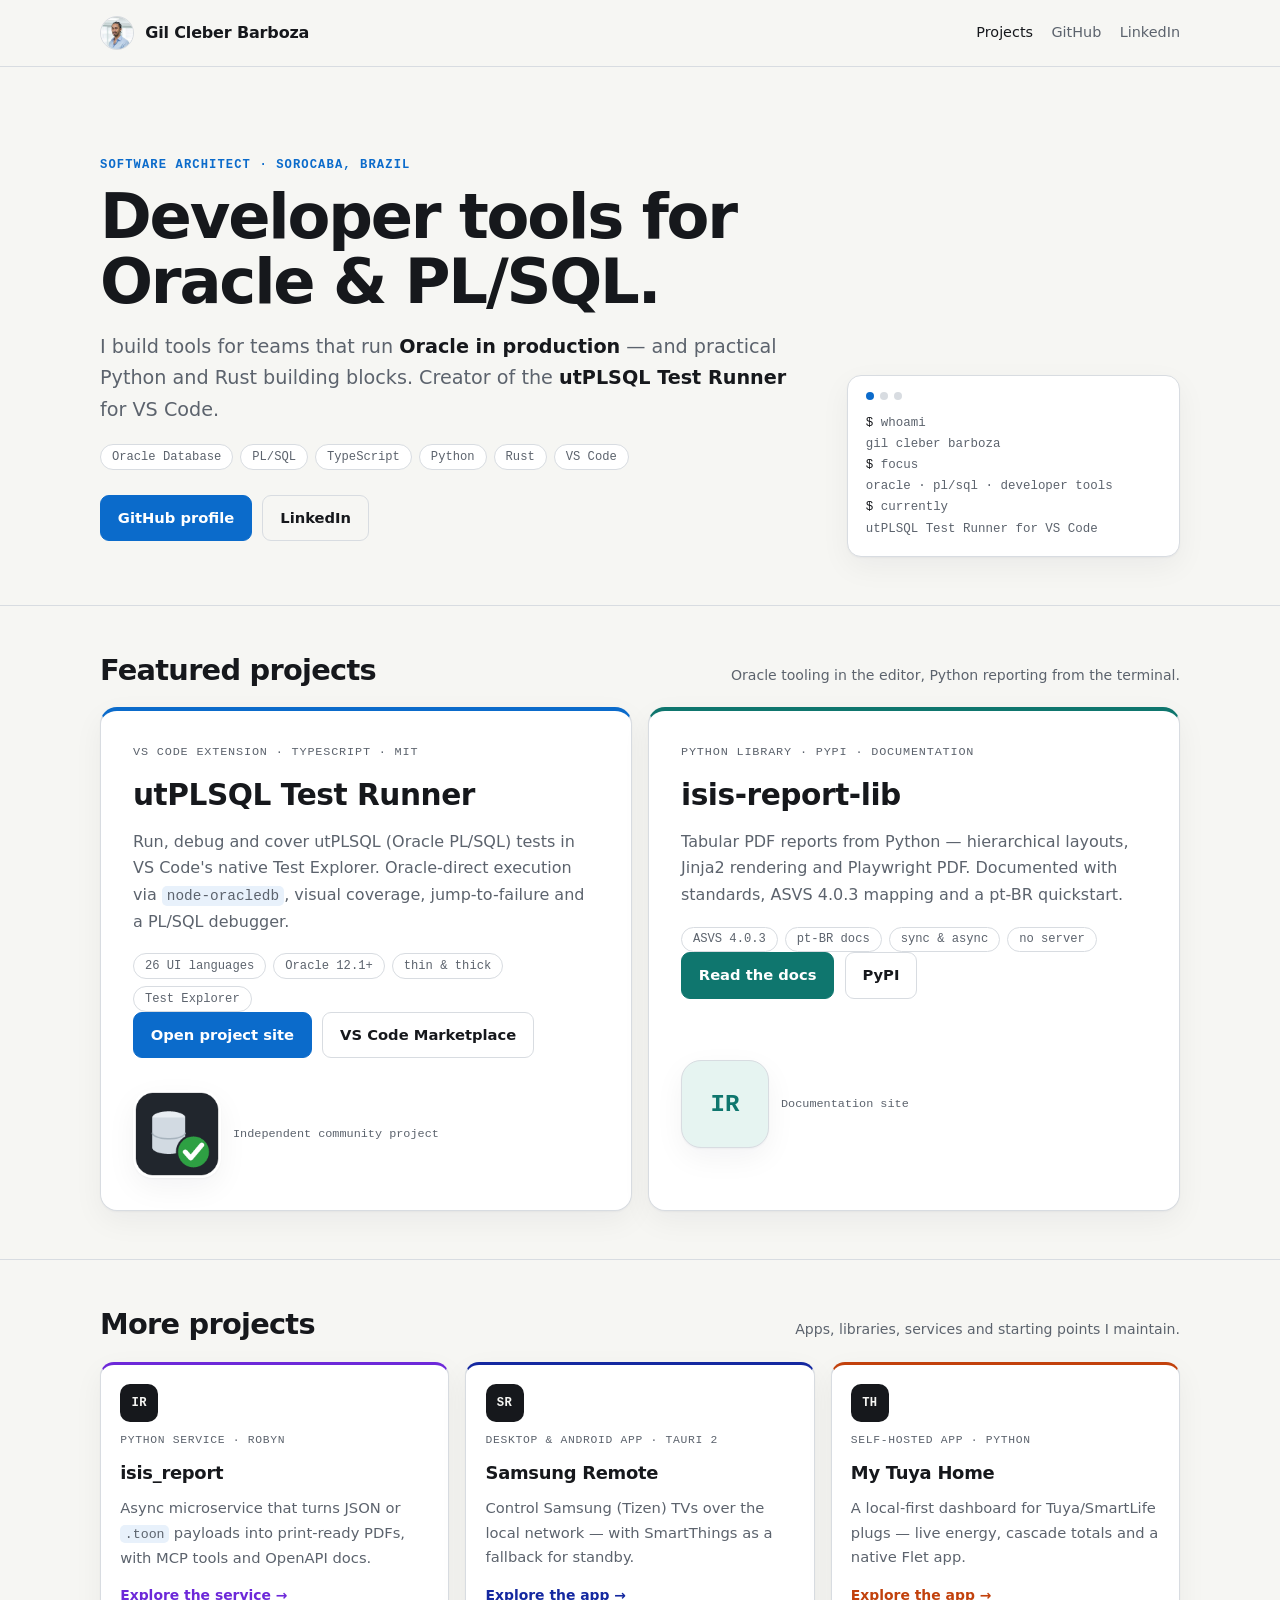
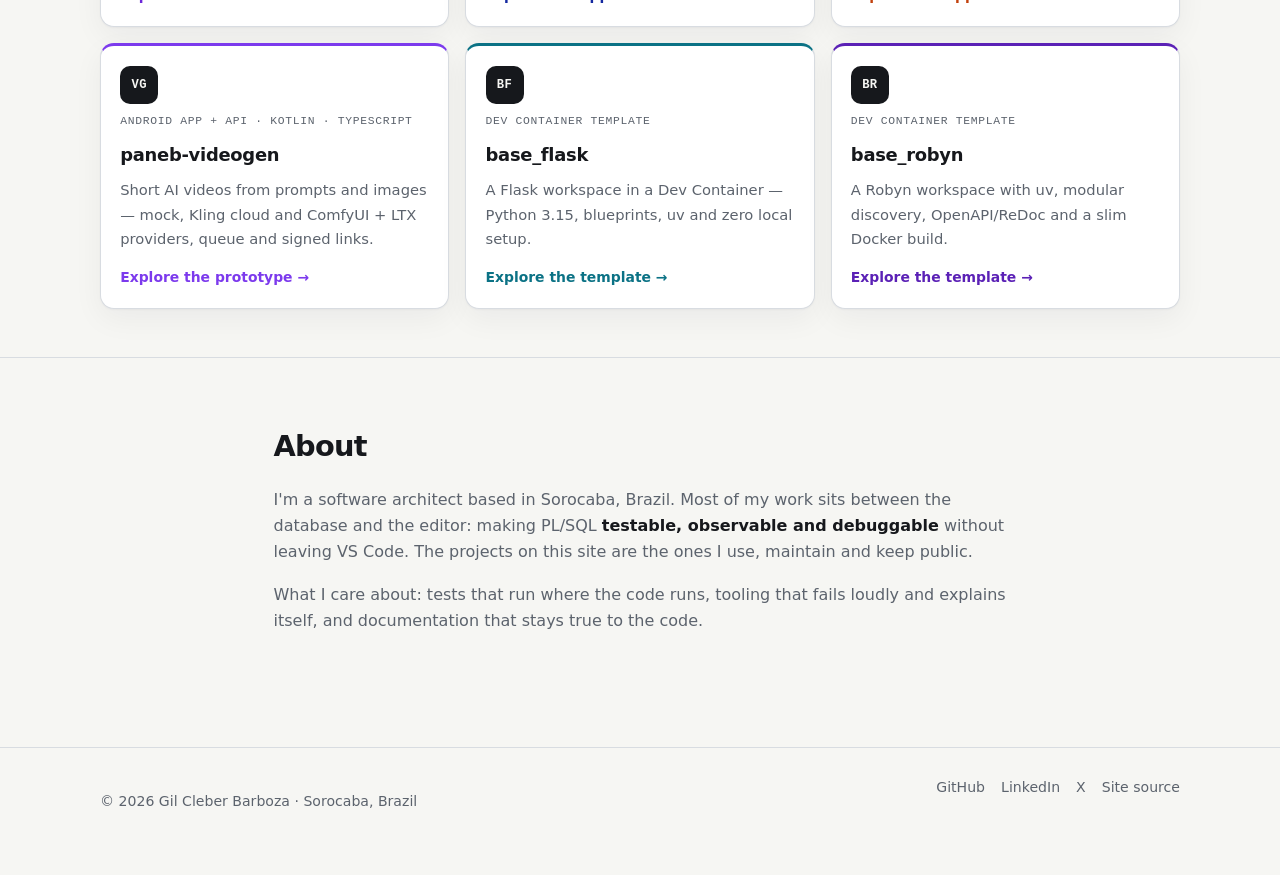
==== commit 5c6af569: "feat: feature isis-report-lib alongside utPLSQL Two-up featured section (Oracle tooling in the edito" ====
--- a/index.html
+++ b/index.html
@@ -190,45 +190,75 @@
       <section class="section" id="projects">
         <div class="wrap">
           <div class="section-head">
-            <h2>Featured project</h2>
-            <p>Native Oracle tooling, without leaving the editor.</p>
-          </div>
-
-          <article class="featured">
-            <div>
-              <p class="kicker">VS Code extension · TypeScript · MIT</p>
-              <h3>utPLSQL Test Runner</h3>
-              <p>
-                Run, debug and cover utPLSQL (Oracle PL/SQL) tests in VS Code's native Test Explorer.
-                Oracle-direct execution via <code>node-oracledb</code>, visual coverage,
-                jump-to-failure and a PL/SQL debugger.
-              </p>
-              <ul class="chips" aria-label="utPLSQL Test Runner highlights">
-                <li class="chip">26 UI languages</li>
-                <li class="chip">Oracle 12.1+</li>
-                <li class="chip">thin &amp; thick</li>
-                <li class="chip">Test Explorer</li>
-              </ul>
-              <p class="actions">
-                <a class="btn primary" href="/vscode-utplsql/">Open project site</a>
-                <a
-                  class="btn ghost"
-                  href="https://marketplace.visualstudio.com/items?itemName=paneb.vscode-utplsql"
-                  rel="noopener"
-                  >VS Code Marketplace</a
-                >
-              </p>
-            </div>
-            <div class="featured-visual">
-              <img
-                src="/assets/vscode-utplsql-icon.png"
-                alt="utPLSQL Test Runner icon"
-                width="88"
-                height="88"
-              />
-              <span>Independent community project</span>
-            </div>
-          </article>
+            <h2>Featured projects</h2>
+            <p>Oracle tooling in the editor, Python reporting from the terminal.</p>
+          </div>
+
+          <div class="featured-pair">
+            <article class="featured">
+              <div>
+                <p class="kicker">VS Code extension · TypeScript · MIT</p>
+                <h3>utPLSQL Test Runner</h3>
+                <p>
+                  Run, debug and cover utPLSQL (Oracle PL/SQL) tests in VS Code's native Test
+                  Explorer. Oracle-direct execution via <code>node-oracledb</code>, visual coverage,
+                  jump-to-failure and a PL/SQL debugger.
+                </p>
+                <ul class="chips" aria-label="utPLSQL Test Runner highlights">
+                  <li class="chip">26 UI languages</li>
+                  <li class="chip">Oracle 12.1+</li>
+                  <li class="chip">thin &amp; thick</li>
+                  <li class="chip">Test Explorer</li>
+                </ul>
+                <p class="actions">
+                  <a class="btn primary" href="/vscode-utplsql/">Open project site</a>
+                  <a
+                    class="btn ghost"
+                    href="https://marketplace.visualstudio.com/items?itemName=paneb.vscode-utplsql"
+                    rel="noopener"
+                    >VS Code Marketplace</a
+                  >
+                </p>
+              </div>
+              <div class="featured-visual">
+                <img
+                  src="/assets/vscode-utplsql-icon.png"
+                  alt="utPLSQL Test Runner icon"
+                  width="88"
+                  height="88"
+                />
+                <span>Independent community project</span>
+              </div>
+            </article>
+
+            <article class="featured isis-lib">
+              <div>
+                <p class="kicker">Python library · PyPI · Documentation</p>
+                <h3>isis-report-lib</h3>
+                <p>
+                  Tabular PDF reports from Python — hierarchical layouts, Jinja2 rendering and
+                  Playwright PDF. Documented with standards, ASVS 4.0.3 mapping and a pt-BR
+                  quickstart.
+                </p>
+                <ul class="chips" aria-label="isis-report-lib highlights">
+                  <li class="chip">ASVS 4.0.3</li>
+                  <li class="chip">pt-BR docs</li>
+                  <li class="chip">sync &amp; async</li>
+                  <li class="chip">no server</li>
+                </ul>
+                <p class="actions">
+                  <a class="btn primary" href="/isis-report-lib/">Read the docs</a>
+                  <a class="btn ghost" href="https://pypi.org/project/isis-report-lib/" rel="noopener"
+                    >PyPI</a
+                  >
+                </p>
+              </div>
+              <div class="featured-visual">
+                <div class="featured-mark" aria-hidden="true">IR</div>
+                <span>Documentation site</span>
+              </div>
+            </article>
+          </div>
         </div>
       </section>
 
@@ -240,17 +270,6 @@
           </div>
 
           <div class="cards">
-            <a class="card isis-lib" href="/isis-report-lib/">
-              <span class="mark" aria-hidden="true">IR</span>
-              <p class="kicker">Python library · PyPI · Docs</p>
-              <h3>isis-report-lib</h3>
-              <p>
-                Tabular PDF reports from Python — hierarchical layouts, Jinja2 rendering and
-                Playwright PDF. Full docs with standards, ASVS mapping and roadmap.
-              </p>
-              <span class="more">Read the docs →</span>
-            </a>
-
             <a class="card isis-service" href="/isis-report/">
               <span class="mark" aria-hidden="true">IR</span>
               <p class="kicker">Python service · Robyn</p>
--- a/assets/styles.css
+++ b/assets/styles.css
@@ -457,6 +457,55 @@
   color: var(--muted);
 }
 
+/* Dupla em destaque: dois cards lado a lado, coluna única dentro de cada um */
+
+.featured-pair {
+  display: grid;
+  grid-template-columns: repeat(auto-fit, minmax(340px, 1fr));
+  gap: 1rem;
+}
+
+.featured-pair .featured {
+  grid-template-columns: 1fr;
+  align-items: start;
+}
+
+.featured-pair .featured-visual {
+  flex-direction: row;
+  justify-content: flex-start;
+  text-align: left;
+}
+
+.featured.isis-lib {
+  --accent: #0f766e;
+  --accent-ink: #ffffff;
+  --accent-soft: #e6f4f1;
+}
+
+.featured-mark {
+  display: grid;
+  place-items: center;
+  flex: none;
+  width: 88px;
+  height: 88px;
+  border: 1px solid var(--line);
+  border-radius: 20px;
+  background: var(--accent-soft);
+  color: var(--accent);
+  font-family: var(--mono);
+  font-size: 1.5rem;
+  font-weight: 700;
+  box-shadow: var(--shadow);
+}
+
+@media (prefers-color-scheme: dark) {
+  .featured.isis-lib {
+    --accent: #5eead4;
+    --accent-ink: #0b0f14;
+    --accent-soft: #0d2b28;
+  }
+}
+
 .cards {
   display: grid;
   grid-template-columns: repeat(auto-fit, minmax(260px, 1fr));
@@ -488,9 +537,6 @@
 .card.utplsql {
   --card-accent: #0b6bcb;
 }
-.card.isis-lib {
-  --card-accent: #0f766e;
-}
 .card.isis-service {
   --card-accent: #6d28d9;
 }
@@ -513,9 +559,6 @@
 @media (prefers-color-scheme: dark) {
   .card.utplsql {
     --card-accent: #6cb6ff;
-  }
-  .card.isis-lib {
-    --card-accent: #5eead4;
   }
   .card.isis-service {
     --card-accent: #c4b5fd;
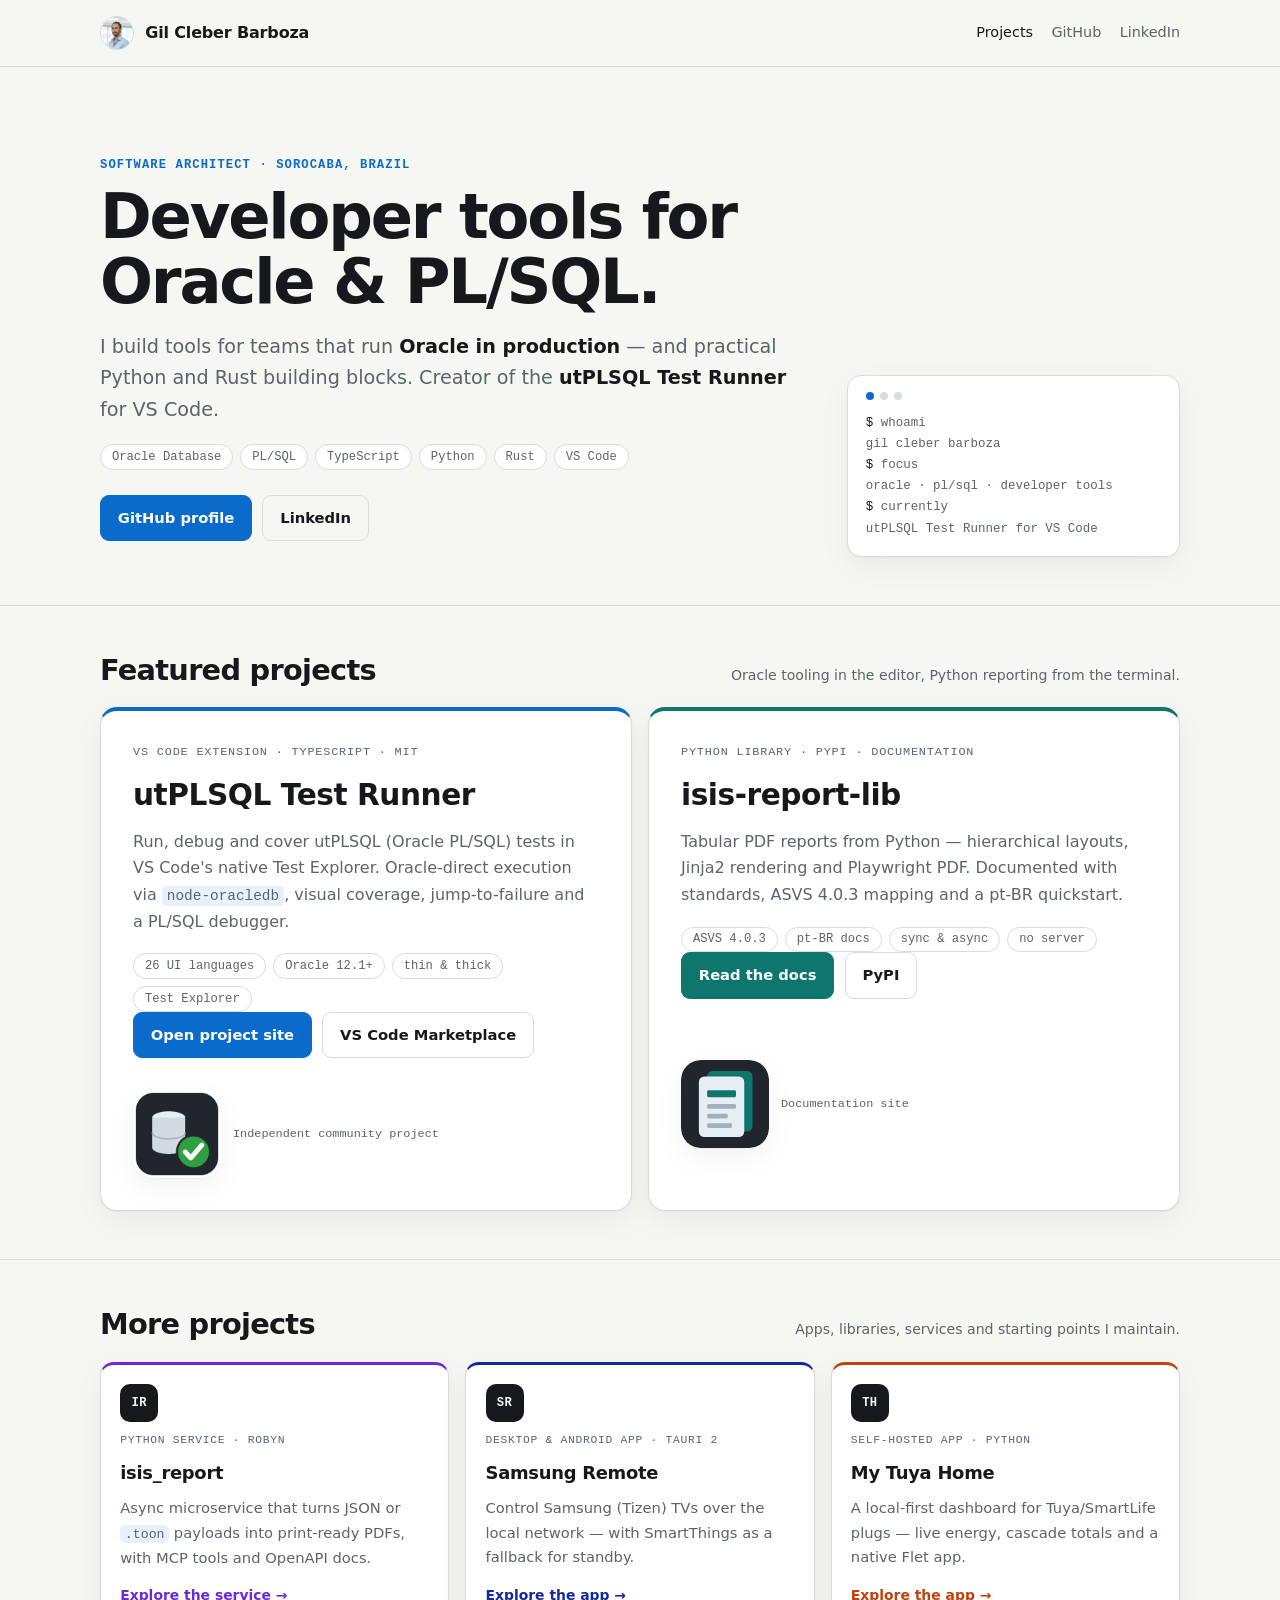
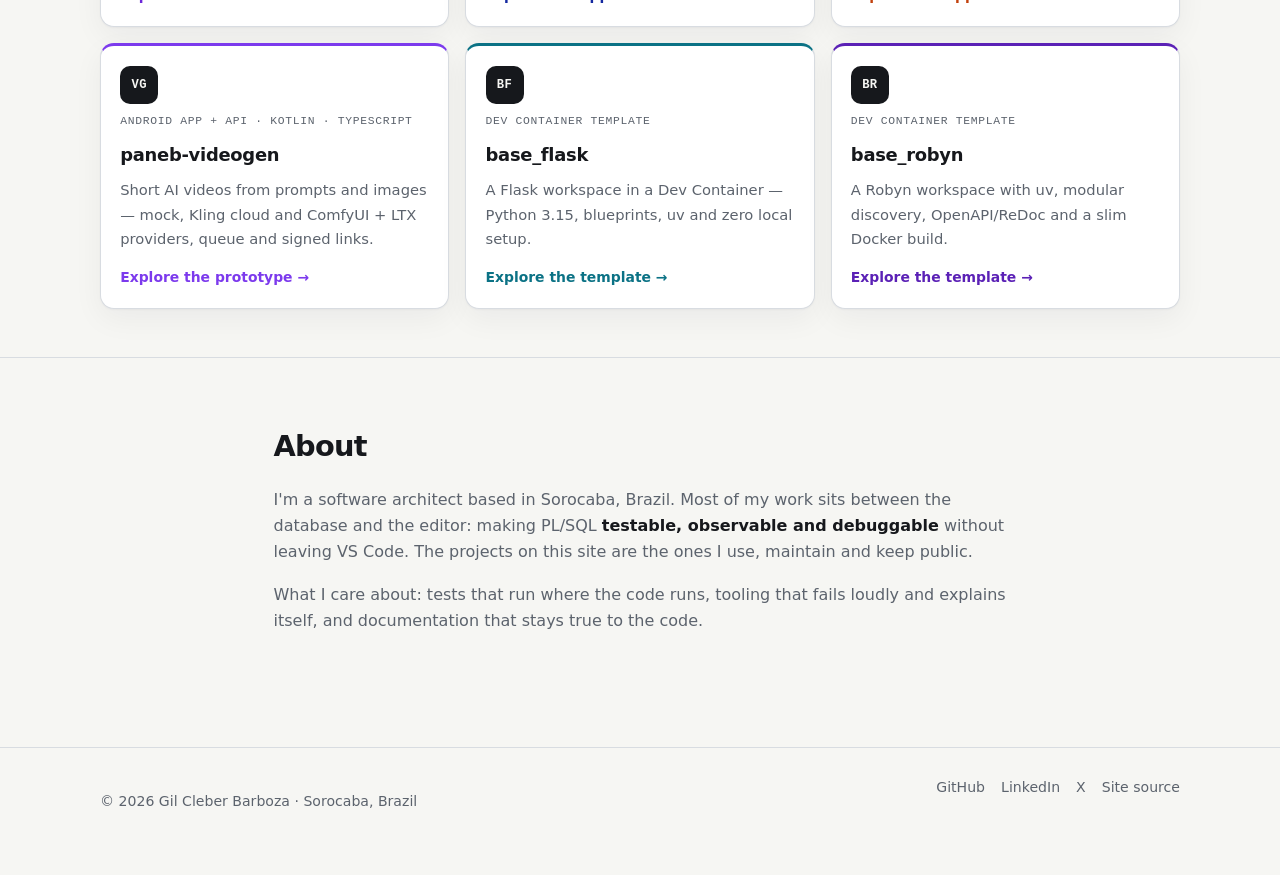
==== commit eac47110: "feat: add isis-report-lib icon to the featured card Sibling to the utPLSQL icon: dark tile (#21262d)" ====
--- a/index.html
+++ b/index.html
@@ -254,7 +254,12 @@
                 </p>
               </div>
               <div class="featured-visual">
-                <div class="featured-mark" aria-hidden="true">IR</div>
+                <img
+                  src="/assets/isis-report-lib-icon.svg"
+                  alt=""
+                  width="88"
+                  height="88"
+                />
                 <span>Documentation site</span>
               </div>
             </article>
--- a/assets/styles.css
+++ b/assets/styles.css
@@ -480,22 +480,6 @@
   --accent: #0f766e;
   --accent-ink: #ffffff;
   --accent-soft: #e6f4f1;
-}
-
-.featured-mark {
-  display: grid;
-  place-items: center;
-  flex: none;
-  width: 88px;
-  height: 88px;
-  border: 1px solid var(--line);
-  border-radius: 20px;
-  background: var(--accent-soft);
-  color: var(--accent);
-  font-family: var(--mono);
-  font-size: 1.5rem;
-  font-weight: 700;
-  box-shadow: var(--shadow);
 }
 
 @media (prefers-color-scheme: dark) {
